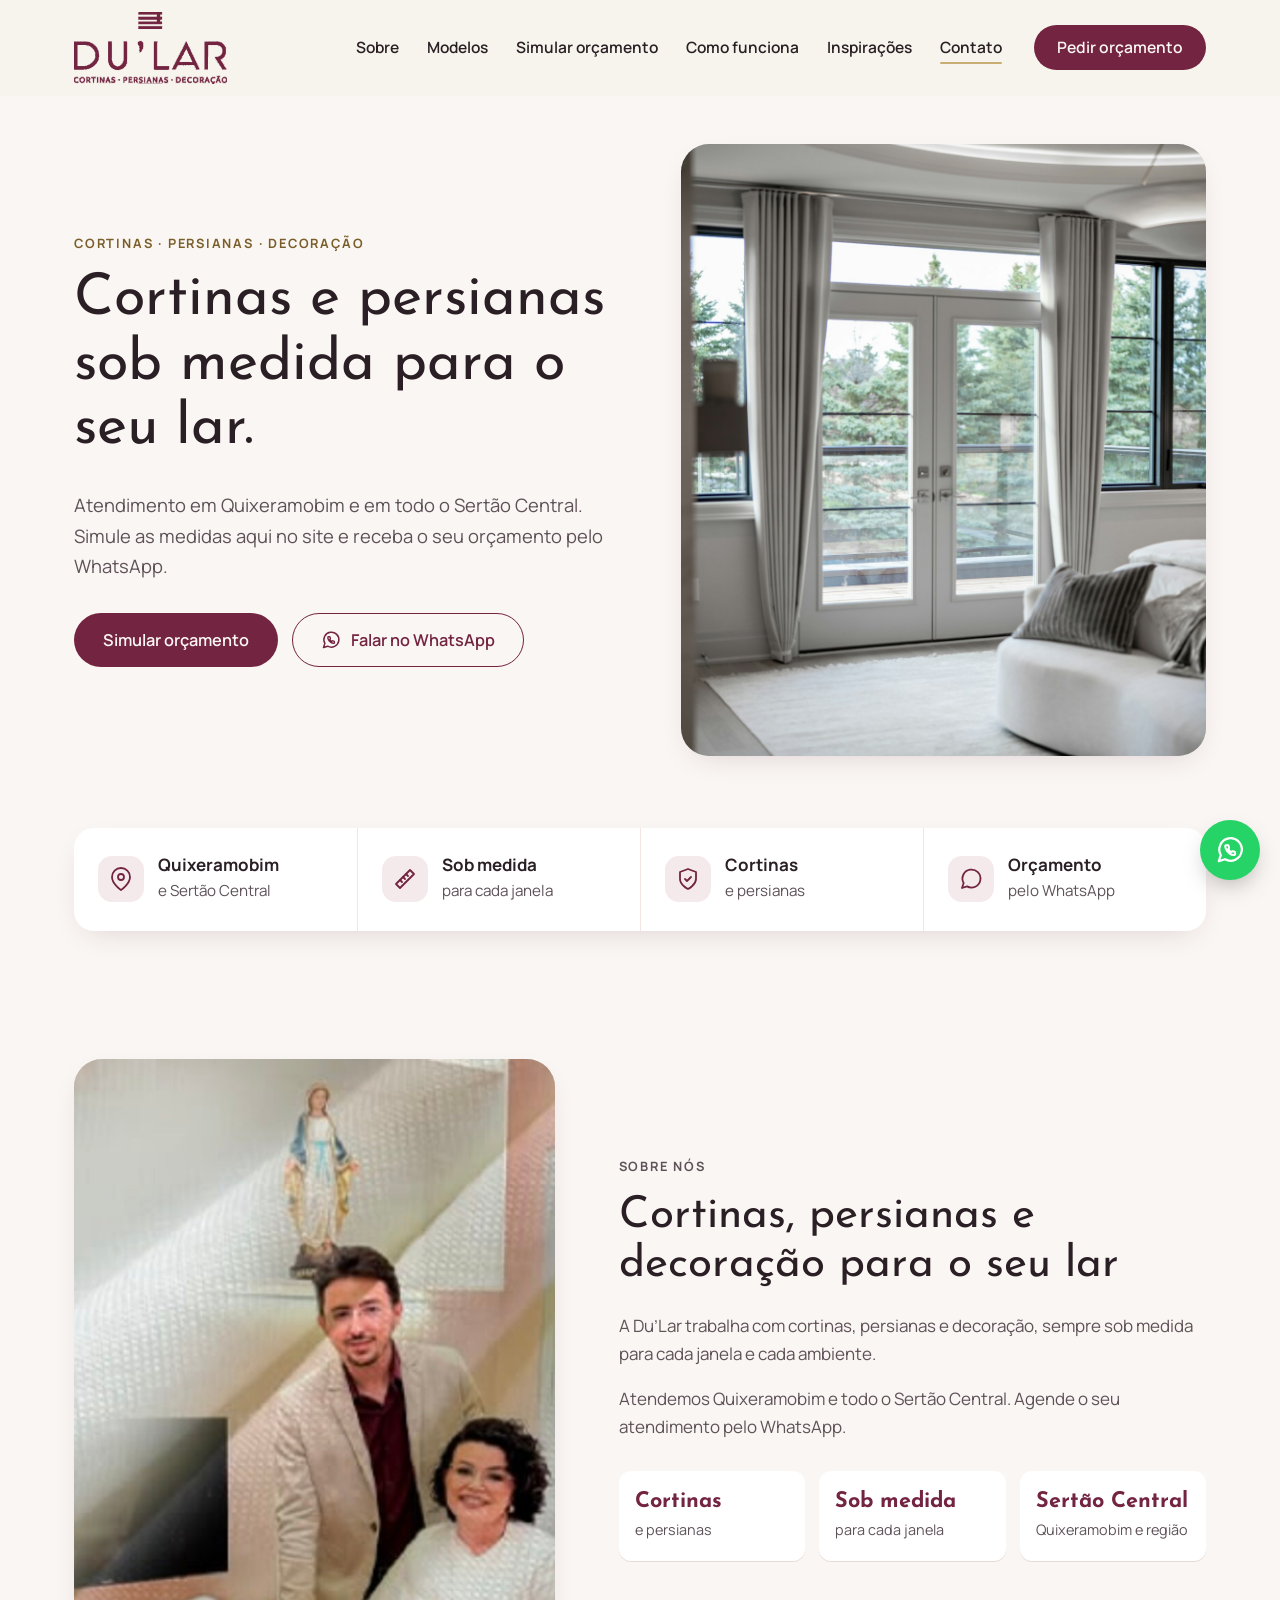
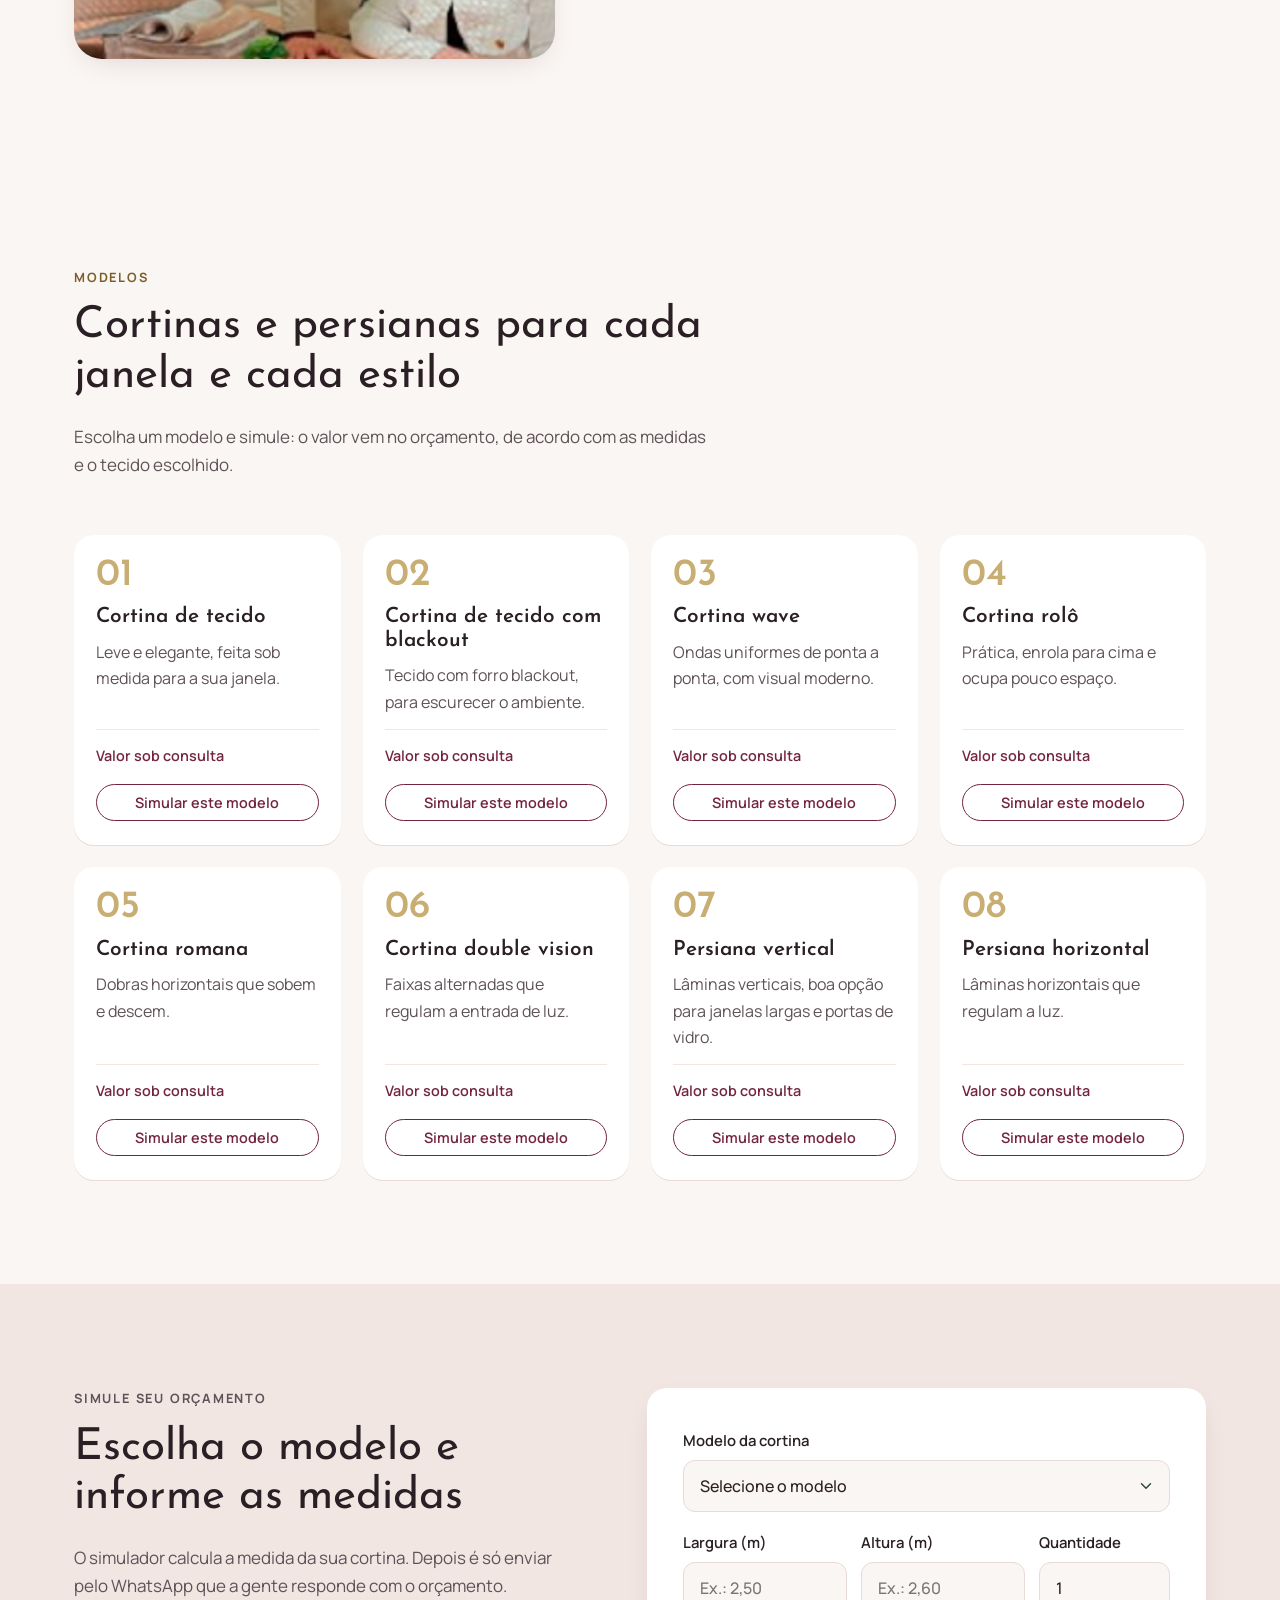
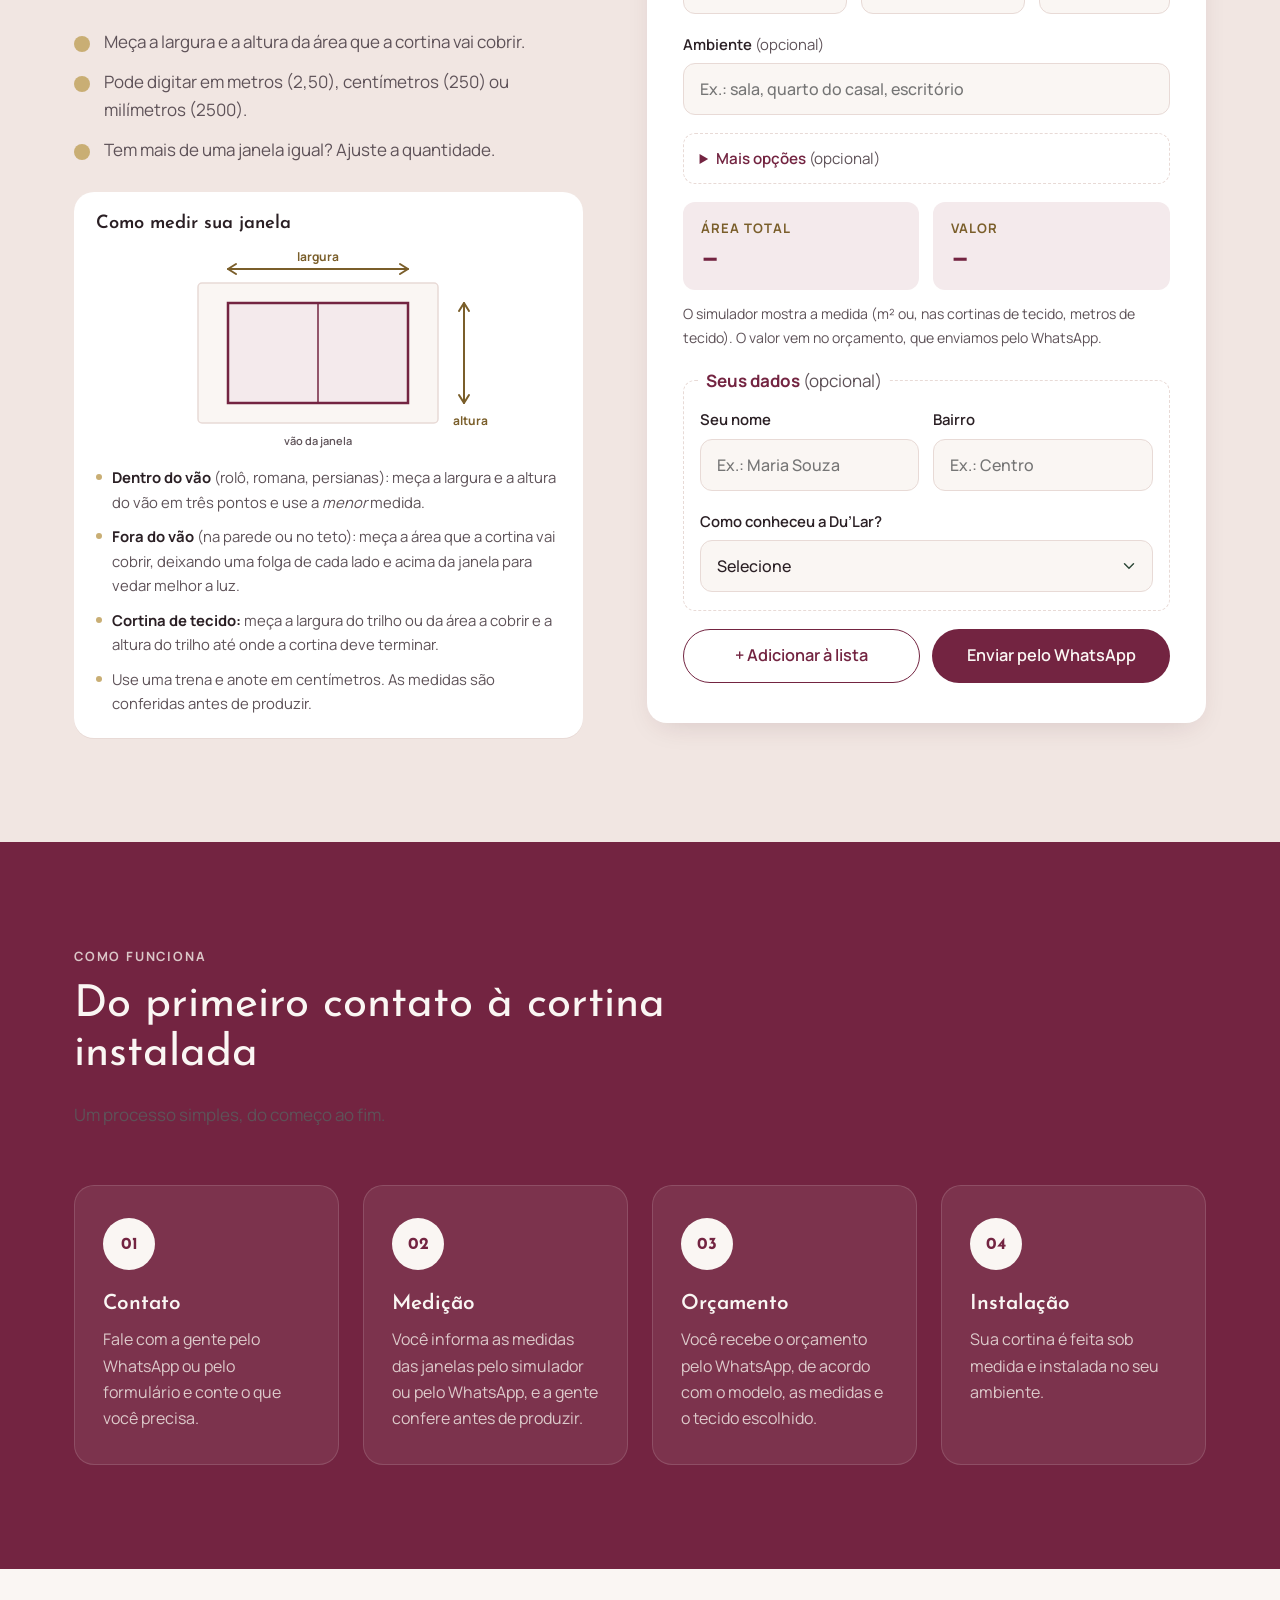
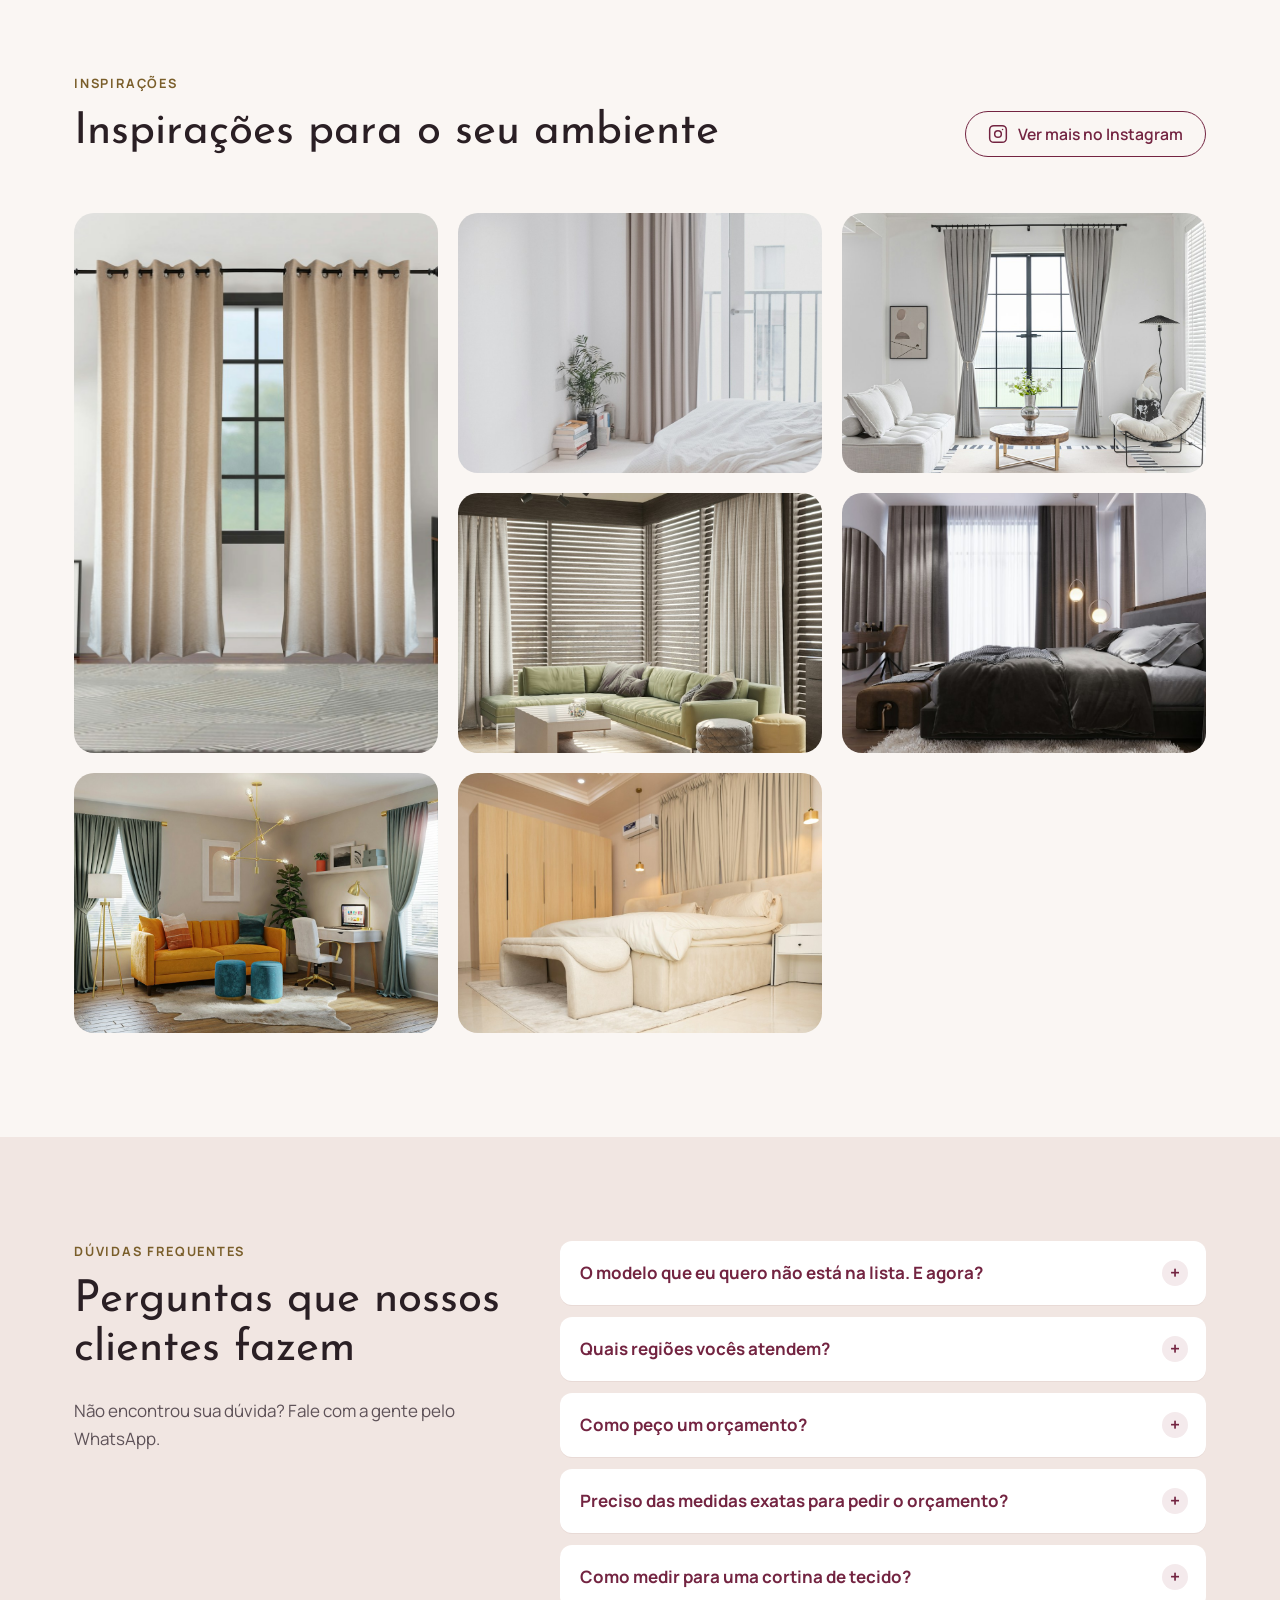
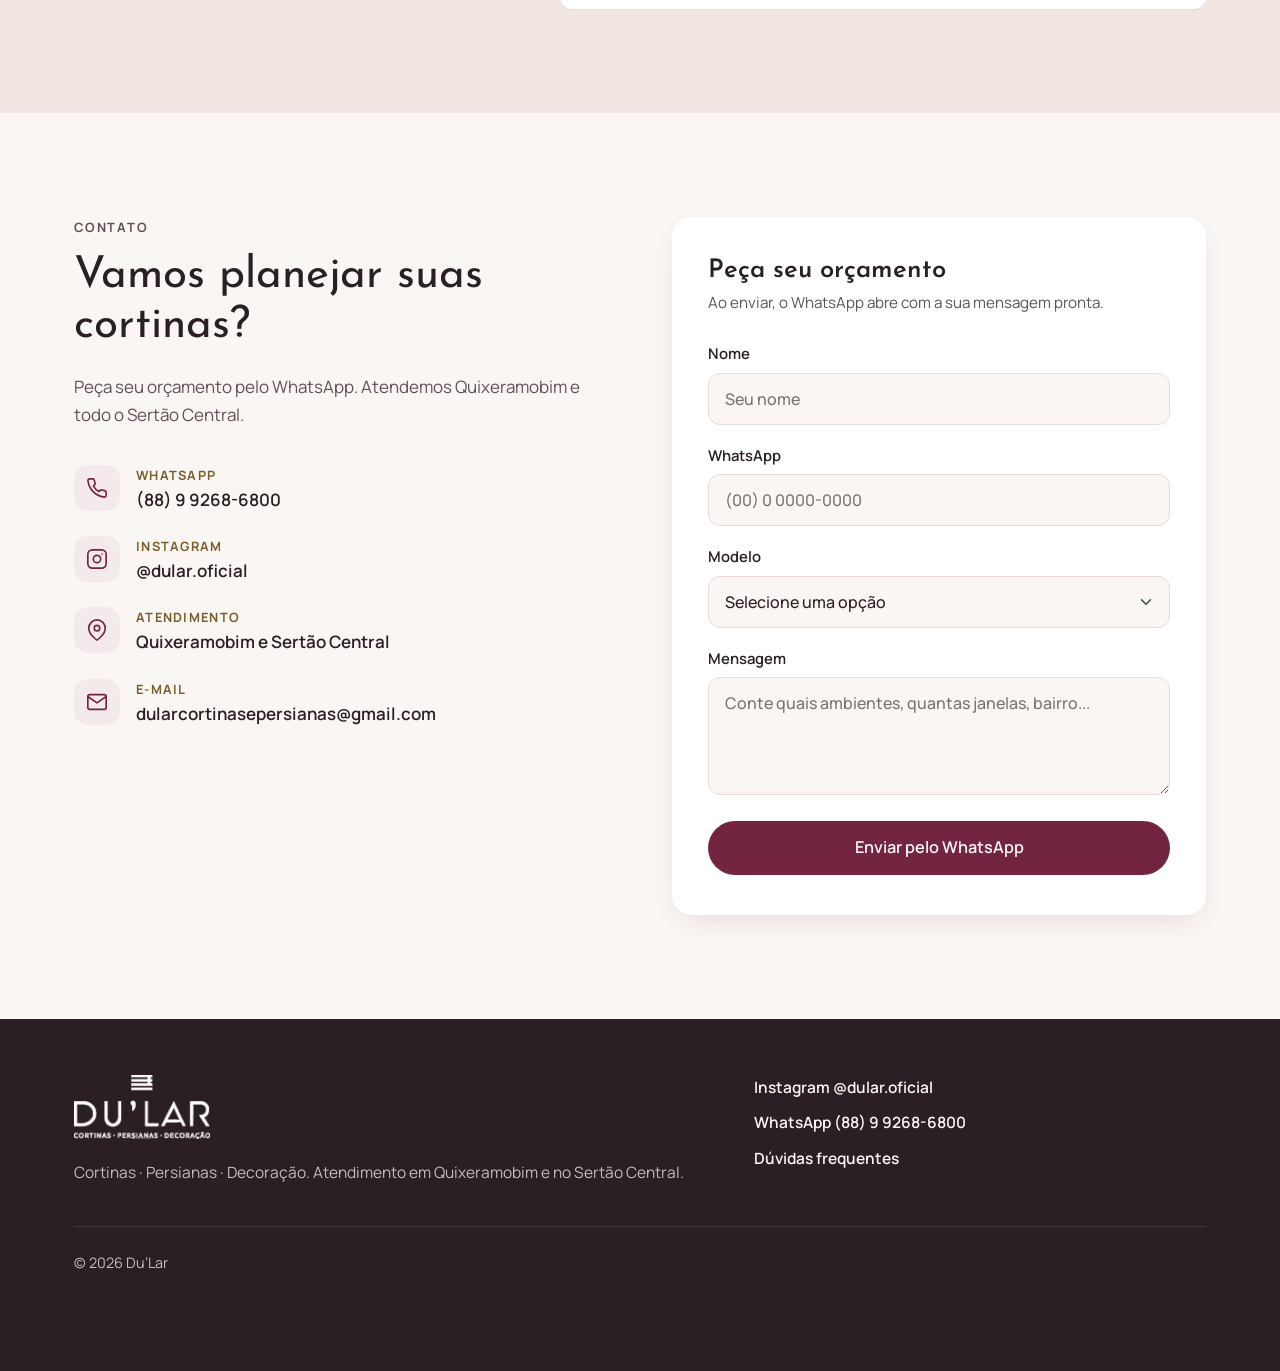
==== index.html @ 97839c0b "Site da Du'Lar (prévia para a cliente) Co-Authored-By: Claude Opus 5.5 <noreply@anthropic.com> Claud" ====
<!DOCTYPE html>
<html lang="pt-BR">
<head>
  <meta charset="UTF-8">
  <meta name="viewport" content="width=device-width, initial-scale=1">

  <!-- SEO básico -->
  <title>Du’Lar | Cortinas, persianas e decoração em Quixeramobim e Sertão Central</title>
  <meta name="description" content="Du’Lar: cortinas, persianas e decoração. Atendimento em Quixeramobim e no Sertão Central. Peça seu orçamento pelo WhatsApp.">
  <meta name="theme-color" content="#732441">
  <!-- Prévia para apresentar à cliente: fora do Google até ser aprovada. Remova esta linha ao publicar de vez. -->
  <meta name="robots" content="noindex">
  <!-- Quando o site tiver domínio, coloque aqui: <link rel="canonical" href="https://SEU-DOMINIO/"> -->

  <!-- Open Graph (aparência do link no WhatsApp, Facebook, etc.) -->
  <!-- Quando o site tiver domínio, acrescente og:url e troque og:image pelo endereço completo (https://SEU-DOMINIO/img/og-image.jpg) -->
  <meta property="og:type" content="website">
  <meta property="og:locale" content="pt_BR">
  <meta property="og:site_name" content="Du’Lar">
  <meta property="og:title" content="Du’Lar | Cortinas · Persianas · Decoração">
  <meta property="og:description" content="Cortinas, persianas e decoração. Atendimento em Quixeramobim e no Sertão Central.">
  <meta property="og:image" content="img/og-image.jpg">
  <meta property="og:image:alt" content="Logo da Du’Lar">
  <meta name="twitter:card" content="summary_large_image">

  <link rel="icon" href="img/favicon.png" type="image/png">
  <link rel="apple-touch-icon" href="img/favicon-180.png">

  <link rel="preconnect" href="https://fonts.googleapis.com">
  <link rel="preconnect" href="https://fonts.gstatic.com" crossorigin>
  <link href="https://fonts.googleapis.com/css2?family=Josefin+Sans:wght@300;400;600&family=Manrope:wght@400;500;600;700&display=swap" rel="stylesheet">
  <link rel="stylesheet" href="css/style.css?v=1">

  <!-- Dados estruturados para o Google (quando houver domínio, acrescente "url") -->
  <script type="application/ld+json">
  {
    "@context": "https://schema.org",
    "@type": "HomeAndConstructionBusiness",
    "name": "Du’Lar | Cortinas · Persianas · Decoração",
    "email": "dularcortinasepersianas@gmail.com",
    "description": "Cortinas, persianas e decoração. Atendimento em Quixeramobim e no Sertão Central.",
    "telephone": "+55 88 99268-6800",
    "areaServed": [{"@type": "City", "name": "Quixeramobim"}],
    "sameAs": ["https://www.instagram.com/dular.oficial/"]
  }
  </script>
</head>
<body>

  <a class="skip-link" href="#conteudo">Pular para o conteúdo</a>

  <!-- 1. CABEÇALHO -->
  <header class="header" id="topo">
    <div class="container header__inner">
      <a href="#topo" class="logo" aria-label="Du’Lar, voltar ao início">
        <img src="img/logo-dular.png" alt="Du’Lar Cortinas, Persianas e Decoração" width="2576" height="1214">
      </a>

      <nav class="nav" id="menu" aria-label="Menu principal">
        <ul class="nav__list">
          <li><a href="#sobre" class="nav__link">Sobre</a></li>
          <li><a href="#modelos" class="nav__link">Modelos</a></li>
          <li><a href="#simulador" class="nav__link">Simular orçamento</a></li>
          <li><a href="#como-funciona" class="nav__link">Como funciona</a></li>
          <li><a href="#projetos" class="nav__link">Inspirações</a></li>
          <li><a href="#contato" class="nav__link">Contato</a></li>
        </ul>
        <a href="#contato" class="btn btn--primary nav__cta">Pedir orçamento</a>
      </nav>

      <button class="hamburger" type="button" aria-label="Abrir menu" aria-expanded="false" aria-controls="menu">
        <span></span><span></span><span></span>
      </button>
    </div>
  </header>

  <main id="conteudo">

    <!-- 2. HERO -->
    <section class="hero">
      <div class="container hero__inner">
        <div class="hero__text">
          <p class="eyebrow">Cortinas · Persianas · Decoração</p>
          <h1>Cortinas e persianas sob medida para o seu lar.</h1>
          <p class="hero__lead">Atendimento em Quixeramobim e em todo o Sertão Central. Simule as medidas aqui no site e receba o seu orçamento pelo WhatsApp.</p>
          <div class="hero__actions">
            <a href="#simulador" class="btn btn--primary btn--lg">Simular orçamento</a>
            <a href="https://wa.me/5588992686800" class="btn btn--outline btn--lg" data-whatsapp data-msg="Olá, Du’Lar! Vim pelo site e gostaria de mais informações." target="_blank" rel="noopener">
              <svg class="icon" viewBox="0 0 24 24" aria-hidden="true"><path d="M3 21l1.65-4.95A9 9 0 1 1 8 19.4L3 21z"/><g transform="translate(7.3 7.3) scale(.4)" stroke-width="4"><path d="M22 16.92v3a2 2 0 0 1-2.18 2 19.79 19.79 0 0 1-8.63-3.07 19.5 19.5 0 0 1-6-6 19.79 19.79 0 0 1-3.07-8.67A2 2 0 0 1 4.11 2h3a2 2 0 0 1 2 1.72 12.84 12.84 0 0 0 .7 2.81 2 2 0 0 1-.45 2.11L8.09 9.91a16 16 0 0 0 6 6l1.27-1.27a2 2 0 0 1 2.11-.45 12.84 12.84 0 0 0 2.81.7A2 2 0 0 1 22 16.92z"/></g></svg>
              Falar no WhatsApp
            </a>
          </div>
        </div>
        <figure class="hero__media media" data-label="Foto grande: ambiente com cortina instalada (img/hero.jpg)">
          <img src="img/hero.jpg" alt="Sala com cortinas de tecido (foto ilustrativa)" fetchpriority="high">
        </figure>
      </div>
    </section>

    <!-- 3. DIFERENCIAIS -->
    <section class="perks" aria-label="Nossos diferenciais">
      <div class="container">
        <ul class="perks__list">
          <li class="perk">
            <svg class="perk__icon" viewBox="0 0 24 24" aria-hidden="true"><path d="M21 10c0 7-9 13-9 13s-9-6-9-13a9 9 0 0 1 18 0z"/><circle cx="12" cy="10" r="3"/></svg>
            <div><strong>Quixeramobim</strong><span>e Sertão Central</span></div>
          </li>
          <li class="perk">
            <svg class="perk__icon" viewBox="0 0 24 24" aria-hidden="true"><path d="M3 17 17 3l4 4L7 21z"/><path d="m7 13 2 2M10 10l2 2M13 7l2 2"/></svg>
            <div><strong>Sob medida</strong><span>para cada janela</span></div>
          </li>
          <li class="perk">
            <svg class="perk__icon" viewBox="0 0 24 24" aria-hidden="true"><path d="M12 22s8-4 8-10V5l-8-3-8 3v7c0 6 8 10 8 10z"/><path d="m9 12 2 2 4-4"/></svg>
            <div><strong>Cortinas</strong><span>e persianas</span></div>
          </li>
          <li class="perk">
            <svg class="perk__icon" viewBox="0 0 24 24" aria-hidden="true"><path d="M3 21l1.65-4.95A9 9 0 1 1 8 19.4L3 21z"/></svg>
            <div><strong>Orçamento</strong><span>pelo WhatsApp</span></div>
          </li>
        </ul>
      </div>
    </section>

    <!-- SOBRE NÓS -->
    <section class="section" id="sobre">
      <div class="container sobre">
        <figure class="media sobre__media" data-label="Foto: equipe da Du’Lar (img/sobre.jpg)">
          <img src="img/sobre.jpg" alt="Equipe da Du’Lar no showroom, com mostruário de tecidos" loading="lazy">
        </figure>
        <div class="sobre__texto">
          <p class="eyebrow">Sobre nós</p>
          <h2>Cortinas, persianas e decoração para o seu lar</h2>
          <p>A Du’Lar trabalha com cortinas, persianas e decoração, sempre sob medida para cada janela e cada ambiente.</p>
          <p>Atendemos Quixeramobim e todo o Sertão Central. Agende o seu atendimento pelo WhatsApp.</p>
          <ul class="sobre__destaques">
            <li><strong>Cortinas</strong><span>e persianas</span></li>
            <li><strong>Sob medida</strong><span>para cada janela</span></li>
            <li><strong>Sertão Central</strong><span>Quixeramobim e região</span></li>
          </ul>
        </div>
      </div>
    </section>

    <!-- 4. MODELOS -->
    <section class="section" id="modelos">
      <div class="container">
        <div class="section__head">
          <p class="eyebrow">Modelos</p>
          <h2>Cortinas e persianas para cada janela e cada estilo</h2>
          <p>Escolha um modelo e simule: o valor vem no orçamento, de acordo com as medidas e o tecido escolhido.</p>
        </div>

        <div class="products">
          <article class="card product">
            <div class="product__body">
              <span class="product__num" aria-hidden="true">01</span>
              <h3>Cortina de tecido</h3>
              <p>Leve e elegante, feita sob medida para a sua janela.</p>
              <p class="product__price">Valor sob consulta</p>
              <button type="button" class="btn btn--outline btn--sm product__sim" data-modelo="Cortina de tecido">Simular este modelo</button>
            </div>
          </article>
          <article class="card product">
            <div class="product__body">
              <span class="product__num" aria-hidden="true">02</span>
              <h3>Cortina de tecido com blackout</h3>
              <p>Tecido com forro blackout, para escurecer o ambiente.</p>
              <p class="product__price">Valor sob consulta</p>
              <button type="button" class="btn btn--outline btn--sm product__sim" data-modelo="Cortina de tecido com blackout">Simular este modelo</button>
            </div>
          </article>
          <article class="card product">
            <div class="product__body">
              <span class="product__num" aria-hidden="true">03</span>
              <h3>Cortina wave</h3>
              <p>Ondas uniformes de ponta a ponta, com visual moderno.</p>
              <p class="product__price">Valor sob consulta</p>
              <button type="button" class="btn btn--outline btn--sm product__sim" data-modelo="Cortina wave">Simular este modelo</button>
            </div>
          </article>
          <article class="card product">
            <div class="product__body">
              <span class="product__num" aria-hidden="true">04</span>
              <h3>Cortina rolô</h3>
              <p>Prática, enrola para cima e ocupa pouco espaço.</p>
              <p class="product__price">Valor sob consulta</p>
              <button type="button" class="btn btn--outline btn--sm product__sim" data-modelo="Cortina rolô">Simular este modelo</button>
            </div>
          </article>
          <article class="card product">
            <div class="product__body">
              <span class="product__num" aria-hidden="true">05</span>
              <h3>Cortina romana</h3>
              <p>Dobras horizontais que sobem e descem.</p>
              <p class="product__price">Valor sob consulta</p>
              <button type="button" class="btn btn--outline btn--sm product__sim" data-modelo="Cortina romana">Simular este modelo</button>
            </div>
          </article>
          <article class="card product">
            <div class="product__body">
              <span class="product__num" aria-hidden="true">06</span>
              <h3>Cortina double vision</h3>
              <p>Faixas alternadas que regulam a entrada de luz.</p>
              <p class="product__price">Valor sob consulta</p>
              <button type="button" class="btn btn--outline btn--sm product__sim" data-modelo="Cortina double vision">Simular este modelo</button>
            </div>
          </article>
          <article class="card product">
            <div class="product__body">
              <span class="product__num" aria-hidden="true">07</span>
              <h3>Persiana vertical</h3>
              <p>Lâminas verticais, boa opção para janelas largas e portas de vidro.</p>
              <p class="product__price">Valor sob consulta</p>
              <button type="button" class="btn btn--outline btn--sm product__sim" data-modelo="Persiana vertical">Simular este modelo</button>
            </div>
          </article>
          <article class="card product">
            <div class="product__body">
              <span class="product__num" aria-hidden="true">08</span>
              <h3>Persiana horizontal</h3>
              <p>Lâminas horizontais que regulam a luz.</p>
              <p class="product__price">Valor sob consulta</p>
              <button type="button" class="btn btn--outline btn--sm product__sim" data-modelo="Persiana horizontal">Simular este modelo</button>
            </div>
          </article>
        </div>
      </div>
    </section>

    <!-- 4b. SIMULADOR DE ORÇAMENTO -->
    <section class="section section--soft" id="simulador">
      <div class="container sim">
        <div class="sim__intro">
          <p class="eyebrow">Simule seu orçamento</p>
          <h2>Escolha o modelo e informe as medidas</h2>
          <p>O simulador calcula a medida da sua cortina. Depois é só enviar pelo WhatsApp que a gente responde com o orçamento.</p>
          <ul class="sim__tips">
            <li>Meça a largura e a altura da área que a cortina vai cobrir.</li>
            <li>Pode digitar em metros (2,50), centímetros (250) ou milímetros (2500).</li>
            <li>Tem mais de uma janela igual? Ajuste a quantidade.</li>
          </ul>
          <div class="medir">
            <h3>Como medir sua janela</h3>
            <svg class="medir__desenho" viewBox="0 0 340 210" role="img" aria-label="Desenho de uma janela mostrando onde medir a largura e a altura">
              <rect x="40" y="38" width="240" height="140" rx="4" class="medir__parede"/>
              <rect x="70" y="58" width="180" height="100" class="medir__vao"/>
              <line x1="160" y1="58" x2="160" y2="158" class="medir__divisao"/>
              <line x1="70" y1="24" x2="250" y2="24" class="medir__seta"/>
              <polyline points="78,19 70,24 78,29" class="medir__seta"/>
              <polyline points="242,19 250,24 242,29" class="medir__seta"/>
              <text x="160" y="16" class="medir__texto">largura</text>
              <line x1="306" y1="58" x2="306" y2="158" class="medir__seta"/>
              <polyline points="301,66 306,58 311,66" class="medir__seta"/>
              <polyline points="301,150 306,158 311,150" class="medir__seta"/>
              <text x="312" y="180" class="medir__texto">altura</text>
              <text x="160" y="200" class="medir__legenda">vão da janela</text>
            </svg>
            <ul class="medir__passos">
              <li><strong>Dentro do vão</strong> (rolô, romana, persianas): meça a largura e a altura do vão em três pontos e use a <em>menor</em> medida.</li>
              <li><strong>Fora do vão</strong> (na parede ou no teto): meça a área que a cortina vai cobrir, deixando uma folga de cada lado e acima da janela para vedar melhor a luz.</li>
              <li><strong>Cortina de tecido:</strong> meça a largura do trilho ou da área a cobrir e a altura do trilho até onde a cortina deve terminar.</li>
              <li>Use uma trena e anote em centímetros. As medidas são conferidas antes de produzir.</li>
            </ul>
          </div>
        </div>

        <form class="card form sim__form" id="form-simulador" novalidate>
          <div class="field">
            <label for="sim-modelo">Modelo da cortina</label>
            <select id="sim-modelo" name="modelo" required>
              <option value="" disabled selected>Selecione o modelo</option>
              <optgroup label="Cortinas">
                <option data-calculo="tecido">Cortina de tecido</option>
                <option data-calculo="tecido">Cortina de tecido com blackout</option>
                <option data-calculo="tecido">Cortina wave</option>
                <option>Cortina rolô</option>
                <option>Cortina romana</option>
                <option>Cortina double vision</option>
              </optgroup>
              <optgroup label="Persianas">
                <option>Persiana vertical</option>
                <option>Persiana horizontal</option>
              </optgroup>
              <optgroup label="Outros">
                <option>Outro modelo</option>
              </optgroup>
            </select>
          </div>

          <div class="sim__row">
            <div class="field">
              <label for="sim-largura">Largura (m)</label>
              <input type="text" id="sim-largura" name="largura" inputmode="decimal" maxlength="7" autocomplete="off" placeholder="Ex.: 2,50" required>
            </div>
            <div class="field">
              <label for="sim-altura">Altura (m)</label>
              <input type="text" id="sim-altura" name="altura" inputmode="decimal" maxlength="7" autocomplete="off" placeholder="Ex.: 2,60" required>
            </div>
            <div class="field sim__qtd">
              <label for="sim-qtd">Quantidade</label>
              <input type="text" id="sim-qtd" name="quantidade" inputmode="numeric" maxlength="2" autocomplete="off" value="1" required>
            </div>
          </div>

          <div class="field">
            <label for="sim-ambiente">Ambiente <span class="field__opt">(opcional)</span></label>
            <input type="text" id="sim-ambiente" name="ambiente" placeholder="Ex.: sala, quarto do casal, escritório">
          </div>

          <!-- Acessório opcional: aparece só nos modelos com data-guia (cortina rolô) -->
          <label class="sim__opcional" id="sim-guia-campo" hidden>
            <input type="checkbox" id="sim-guia" name="guia">
            Incluir guia <span class="field__opt">(opcional)</span>
          </label>

          <details class="sim__extras">
            <summary>Mais opções <span class="field__opt">(opcional)</span></summary>
            <div class="sim__row sim__row--2">
              <div class="field">
                <label for="sim-acionamento">Acionamento</label>
                <select id="sim-acionamento" name="acionamento">
                  <option value="">Tanto faz</option>
                  <option>Manual</option>
                  <option>Motorizado</option>
                </select>
              </div>
              <div class="field">
                <label for="sim-comando">Lado do comando</label>
                <select id="sim-comando" name="comando">
                  <option value="">Tanto faz</option>
                  <option>Esquerdo</option>
                  <option>Direito</option>
                </select>
              </div>
              <div class="field">
                <label for="sim-instalacao">Instalação</label>
                <select id="sim-instalacao" name="instalacao">
                  <option value="">Não sei</option>
                  <option>Dentro do vão</option>
                  <option>Fora do vão (na parede)</option>
                  <option>No teto</option>
                </select>
              </div>
              <div class="field">
                <label for="sim-cor">Cor ou tecido</label>
                <input type="text" id="sim-cor" name="cor" placeholder="Ex.: linho bege, blackout branco">
              </div>
            </div>
          </details>

          <div class="sim__result" aria-live="polite">
            <div>
              <span id="sim-area-rotulo">Área total</span>
              <strong id="sim-area">—</strong>
            </div>
            <div>
              <span>Valor</span>
              <strong id="sim-valor">—</strong>
            </div>
          </div>
          <p class="sim__note sim__calculo" id="sim-calculo" hidden></p>
          <p class="sim__condicoes" id="sim-condicoes" hidden></p>
          <p class="sim__note" id="sim-nota">O simulador mostra a medida (m² ou, nas cortinas de tecido, metros de tecido). O valor vem no orçamento, que enviamos pelo WhatsApp.</p>

          <fieldset class="sim__cliente">
            <legend>Seus dados <span class="field__opt">(opcional)</span></legend>
            <div class="sim__row sim__row--2">
              <div class="field">
                <label for="sim-cliente">Seu nome</label>
                <input type="text" id="sim-cliente" name="cliente" autocomplete="name" maxlength="60" placeholder="Ex.: Maria Souza">
              </div>
              <div class="field">
                <label for="sim-bairro">Bairro</label>
                <input type="text" id="sim-bairro" name="bairro" maxlength="40" placeholder="Ex.: Centro">
              </div>
            </div>
            <div class="field">
              <label for="sim-origem">Como conheceu a Du’Lar?</label>
              <select id="sim-origem" name="origem">
                <option value="">Selecione</option>
                <option>Instagram</option>
                <option>Google</option>
                <option>Indicação de amigo ou parente</option>
                <option>Arquiteto ou decorador</option>
                <option>Já sou cliente</option>
                <option>Outro</option>
              </select>
            </div>
          </fieldset>

          <p class="form__error" role="alert" hidden></p>

          <div class="sim__actions">
            <button type="button" class="btn btn--outline btn--lg" id="sim-adicionar">+ Adicionar à lista</button>
            <button type="submit" class="btn btn--primary btn--lg">Enviar pelo WhatsApp</button>
          </div>

          <div class="sim__lista" id="sim-lista" hidden>
            <h3>Sua lista de orçamento</h3>
            <ul id="sim-itens"></ul>
            <p class="sim__total">Valor: <strong id="sim-total">—</strong></p>
            <p class="sim__condicoes" id="sim-total-condicoes" hidden></p>
            <p class="sim__note">Tem mais janelas? Preencha as medidas acima e clique em "Adicionar à lista". Ao enviar, a lista inteira vai em uma única mensagem.</p>
          </div>
        </form>
      </div>
    </section>

    <!-- 5. COMO FUNCIONA -->
    <section class="section section--green" id="como-funciona">
      <div class="container">
        <div class="section__head">
          <p class="eyebrow eyebrow--light">Como funciona</p>
          <h2>Do primeiro contato à cortina instalada</h2>
          <p>Um processo simples, do começo ao fim.</p>
        </div>

        <ol class="steps">
          <li class="step">
            <span class="step__num" aria-hidden="true">01</span>
            <h3>Contato</h3>
            <p>Fale com a gente pelo WhatsApp ou pelo formulário e conte o que você precisa.</p>
          </li>
          <li class="step">
            <span class="step__num" aria-hidden="true">02</span>
            <h3>Medição</h3>
            <p>Você informa as medidas das janelas pelo simulador ou pelo WhatsApp, e a gente confere antes de produzir.</p>
          </li>
          <li class="step">
            <span class="step__num" aria-hidden="true">03</span>
            <h3>Orçamento</h3>
            <p>Você recebe o orçamento pelo WhatsApp, de acordo com o modelo, as medidas e o tecido escolhido.</p>
          </li>
          <li class="step">
            <span class="step__num" aria-hidden="true">04</span>
            <h3>Instalação</h3>
            <p>Sua cortina é feita sob medida e instalada no seu ambiente.</p>
          </li>
        </ol>
      </div>
    </section>

    <!-- 6. PROJETOS -->
    <section class="section" id="projetos">
      <div class="container">
        <div class="section__head section__head--row">
          <div>
            <p class="eyebrow">Inspirações</p>
            <h2>Inspirações para o seu ambiente</h2>
          </div>
          <a href="https://www.instagram.com/dular.oficial/" class="btn btn--outline" target="_blank" rel="noopener" data-instagram>
            <svg class="icon" viewBox="0 0 24 24" aria-hidden="true"><rect x="2" y="2" width="20" height="20" rx="5"/><circle cx="12" cy="12" r="4"/><path d="M17.5 6.5h.01"/></svg>
            Ver mais no Instagram
          </a>
        </div>

        <div class="gallery">
          <figure class="media gallery__item gallery__item--tall" data-label="Foto de inspiração 1 (img/projeto-01.jpg)">
            <img src="img/projeto-01.jpg" alt="Ambiente com cortina instalada, inspiração para o seu ambiente" loading="lazy">
          </figure>
          <figure class="media gallery__item" data-label="Foto de inspiração 2 (img/projeto-02.jpg)">
            <img src="img/projeto-02.jpg" alt="Ambiente com cortina instalada, inspiração para o seu ambiente" loading="lazy">
          </figure>
          <figure class="media gallery__item" data-label="Foto de inspiração 3 (img/projeto-03.jpg)">
            <img src="img/projeto-03.jpg" alt="Ambiente com cortina instalada, inspiração para o seu ambiente" loading="lazy">
          </figure>
          <figure class="media gallery__item" data-label="Foto de inspiração 4 (img/projeto-04.jpg)">
            <img src="img/projeto-04.jpg" alt="Ambiente com cortina instalada, inspiração para o seu ambiente" loading="lazy">
          </figure>
          <figure class="media gallery__item" data-label="Foto de inspiração 5 (img/projeto-05.jpg)">
            <img src="img/projeto-05.jpg" alt="Ambiente com cortina instalada, inspiração para o seu ambiente" loading="lazy">
          </figure>
          <figure class="media gallery__item" data-label="Foto de inspiração 6 (img/projeto-06.jpg)">
            <img src="img/projeto-06.jpg" alt="Ambiente com cortina instalada, inspiração para o seu ambiente" loading="lazy">
          </figure>
          <figure class="media gallery__item" data-label="Foto de inspiração 7 (img/projeto-07.jpg)">
            <img src="img/projeto-07.jpg" alt="Ambiente com cortina instalada, inspiração para o seu ambiente" loading="lazy">
          </figure>
        </div>
      </div>
    </section>

    <!-- PERGUNTAS FREQUENTES -->
    <section class="section section--soft" id="duvidas">
      <div class="container faq">
        <div class="section__head">
          <p class="eyebrow">Dúvidas frequentes</p>
          <h2>Perguntas que nossos clientes fazem</h2>
          <p>Não encontrou sua dúvida? Fale com a gente pelo WhatsApp.</p>
        </div>

        <div class="faq__lista">
          <details class="faq__item">
            <summary>O modelo que eu quero não está na lista. E agora?</summary>
            <p>Chame a gente no WhatsApp e conte o que você procura. Trabalhamos com cortinas, persianas e decoração.</p>
          </details>
          <details class="faq__item">
            <summary>Quais regiões vocês atendem?</summary>
            <p>Atendemos Quixeramobim e todo o Sertão Central. Chame no WhatsApp para combinar o atendimento.</p>
          </details>
          <details class="faq__item">
            <summary>Como peço um orçamento?</summary>
            <p>Use o simulador aqui do site: escolha o modelo, informe as medidas e envie pelo WhatsApp. Se preferir, chame direto no WhatsApp e conte o que você precisa.</p>
          </details>
          <details class="faq__item">
            <summary>Preciso das medidas exatas para pedir o orçamento?</summary>
            <p>Não. Medidas aproximadas já servem para o orçamento. As medidas finais são conferidas antes de produzir a cortina.</p>
          </details>
          <details class="faq__item">
            <summary>Como medir para uma cortina de tecido?</summary>
            <p>Meça a largura do trilho ou da área que a cortina vai cobrir e a altura do trilho até onde a cortina deve terminar. Use uma trena e anote em centímetros.</p>
          </details>
        </div>
      </div>
    </section>

    <!-- 7. CONTATO -->
    <section class="section" id="contato">
      <div class="container contact">
        <div class="contact__info">
          <p class="eyebrow">Contato</p>
          <h2>Vamos planejar suas cortinas?</h2>
          <p>Peça seu orçamento pelo WhatsApp. Atendemos Quixeramobim e todo o Sertão Central.</p>

          <ul class="contact__list">
            <li>
              <svg class="icon" viewBox="0 0 24 24" aria-hidden="true"><path d="M22 16.92v3a2 2 0 0 1-2.18 2 19.79 19.79 0 0 1-8.63-3.07 19.5 19.5 0 0 1-6-6 19.79 19.79 0 0 1-3.07-8.67A2 2 0 0 1 4.11 2h3a2 2 0 0 1 2 1.72 12.84 12.84 0 0 0 .7 2.81 2 2 0 0 1-.45 2.11L8.09 9.91a16 16 0 0 0 6 6l1.27-1.27a2 2 0 0 1 2.11-.45 12.84 12.84 0 0 0 2.81.7A2 2 0 0 1 22 16.92z"/></svg>
              <div><span>WhatsApp</span><a href="https://wa.me/5588992686800" data-whatsapp target="_blank" rel="noopener">(88) 9 9268-6800</a></div>
            </li>
            <li>
              <svg class="icon" viewBox="0 0 24 24" aria-hidden="true"><rect x="2" y="2" width="20" height="20" rx="5"/><circle cx="12" cy="12" r="4"/><path d="M17.5 6.5h.01"/></svg>
              <div><span>Instagram</span><a href="https://www.instagram.com/dular.oficial/" data-instagram target="_blank" rel="noopener">@dular.oficial</a></div>
            </li>
            <li>
              <svg class="icon" viewBox="0 0 24 24" aria-hidden="true"><path d="M21 10c0 7-9 13-9 13s-9-6-9-13a9 9 0 0 1 18 0z"/><circle cx="12" cy="10" r="3"/></svg>
              <div><span>Atendimento</span><p>Quixeramobim e Sertão Central</p></div>
            </li>
            <li>
              <svg class="icon" viewBox="0 0 24 24" aria-hidden="true"><rect x="2" y="4" width="20" height="16" rx="2"/><path d="m22 6-10 7L2 6"/></svg>
              <div><span>E-mail</span><a href="mailto:dularcortinasepersianas@gmail.com">dularcortinasepersianas@gmail.com</a></div>
            </li>
          </ul>
        </div>

        <form class="card form" id="form-orcamento" novalidate>
          <h3>Peça seu orçamento</h3>
          <p class="form__hint">Ao enviar, o WhatsApp abre com a sua mensagem pronta.</p>

          <div class="field">
            <label for="nome">Nome</label>
            <input type="text" id="nome" name="nome" autocomplete="name" placeholder="Seu nome" required>
          </div>

          <div class="field">
            <label for="whatsapp">WhatsApp</label>
            <input type="tel" id="whatsapp" name="whatsapp" autocomplete="tel" inputmode="numeric" maxlength="16" placeholder="(00) 0 0000-0000" required>
          </div>

          <div class="field">
            <label for="produto">Modelo</label>
            <select id="produto" name="produto" required>
              <option value="" disabled selected>Selecione uma opção</option>
              <option>Cortina de tecido</option>
              <option>Cortina de tecido com blackout</option>
              <option>Cortina wave</option>
              <option>Cortina rolô</option>
              <option>Cortina romana</option>
              <option>Cortina double vision</option>
              <option>Persiana vertical</option>
              <option>Persiana horizontal</option>
              <option>Outro modelo</option>
              <option>Ainda não sei / quero orientação</option>
            </select>
          </div>

          <div class="field">
            <label for="mensagem">Mensagem</label>
            <textarea id="mensagem" name="mensagem" rows="4" placeholder="Conte quais ambientes, quantas janelas, bairro..."></textarea>
          </div>

          <p class="form__error" role="alert" hidden></p>

          <button type="submit" class="btn btn--primary btn--lg btn--block">Enviar pelo WhatsApp</button>
        </form>
      </div>
    </section>
  </main>

  <!-- 8. RODAPÉ -->
  <footer class="footer">
    <div class="container footer__inner">
      <div class="footer__brand">
        <a href="#topo" class="logo logo--light" aria-label="Du’Lar, voltar ao início">
          <img src="img/logo-dular-branca.png" alt="Du’Lar Cortinas, Persianas e Decoração" width="2576" height="1214" loading="lazy">
        </a>
        <p>Cortinas · Persianas · Decoração. Atendimento em Quixeramobim e no Sertão Central.</p>
      </div>

      <ul class="footer__links">
        <li><a href="https://www.instagram.com/dular.oficial/" target="_blank" rel="noopener" data-instagram>Instagram @dular.oficial</a></li>
        <li><a href="https://wa.me/5588992686800" target="_blank" rel="noopener" data-whatsapp>WhatsApp (88) 9 9268-6800</a></li>
        <li><a href="#duvidas">Dúvidas frequentes</a></li>
      </ul>

      <p class="footer__legal">© <span id="ano">2026</span> Du’Lar</p>
    </div>
  </footer>

  <!-- Botão flutuante de WhatsApp -->
  <a href="https://wa.me/5588992686800" class="whatsapp-float" data-whatsapp data-msg="Olá, Du’Lar! Vim pelo site e gostaria de um orçamento." target="_blank" rel="noopener" aria-label="Conversar no WhatsApp">
    <svg viewBox="0 0 24 24" aria-hidden="true"><path d="M3 21l1.65-4.95A9 9 0 1 1 8 19.4L3 21z"/><g transform="translate(7.3 7.3) scale(.4)" stroke-width="4"><path d="M22 16.92v3a2 2 0 0 1-2.18 2 19.79 19.79 0 0 1-8.63-3.07 19.5 19.5 0 0 1-6-6 19.79 19.79 0 0 1-3.07-8.67A2 2 0 0 1 4.11 2h3a2 2 0 0 1 2 1.72 12.84 12.84 0 0 0 .7 2.81 2 2 0 0 1-.45 2.11L8.09 9.91a16 16 0 0 0 6 6l1.27-1.27a2 2 0 0 1 2.11-.45 12.84 12.84 0 0 0 2.81.7A2 2 0 0 1 22 16.92z"/></g></svg>
  </a>

  <script src="js/main.js?v=1" defer></script>
</body>
</html>
---- css/style.css ----
/* =========================================================
   Du’Lar — estilos
   ========================================================= */

:root {
  --azul: #732441;
  --azul-escuro: #4A1529;
  --azul-claro: #F4EAEC;
  --areia: #FAF6F3;
  --areia-escura: #F1E6E2;
  --laranja: #C9AE74;
  --laranja-texto: #7A5E2A;
  --grafite: #2A1F24;
  --texto-suave: #5E5258;
  --branco: #ffffff;
  --borda: #E8DAD6;
  --placeholder: #d6d4cf;

  --fonte-titulo: "Josefin Sans", "Manrope", sans-serif;
  --fonte-texto: "Manrope", system-ui, -apple-system, "Segoe UI", sans-serif;

  --raio: 20px;
  --raio-sm: 12px;
  --sombra: 0 10px 30px -12px rgba(74, 21, 41, .18);
  --header-h: 96px;
  --container: 1180px;
}

/* ---------- Base ---------- */
*,
*::before,
*::after { box-sizing: border-box; }

html {
  scroll-behavior: smooth;
  -webkit-text-size-adjust: 100%;
}

body {
  margin: 0;
  font-family: var(--fonte-texto);
  font-size: 1.0625rem;
  line-height: 1.65;
  color: var(--grafite);
  background: var(--areia);
  -webkit-font-smoothing: antialiased;
}

body.menu-aberto { overflow: hidden; }

h1, h2, h3 {
  font-family: var(--fonte-titulo);
  line-height: 1.12;
  letter-spacing: -.02em;
  margin: 0 0 .5em;
  font-weight: 600;
}
h1 { font-size: clamp(2.2rem, 4.6vw, 3.6rem); }
h2 { font-size: clamp(1.9rem, 3.6vw, 2.75rem); }
h3 { font-size: 1.3rem; }

p { margin: 0 0 1em; }
a { color: inherit; }
img { display: block; max-width: 100%; height: auto; }
ul, ol { list-style: none; margin: 0; padding: 0; }
figure, blockquote { margin: 0; }
address { font-style: normal; }

section[id] { scroll-margin-top: calc(var(--header-h) + 8px); }

.container {
  width: 100%;
  max-width: var(--container);
  margin-inline: auto;
  padding-inline: 24px;
}

.skip-link {
  position: absolute;
  left: 16px;
  top: -60px;
  z-index: 200;
  background: var(--azul);
  color: var(--areia);
  padding: 10px 16px;
  border-radius: var(--raio-sm);
}
.skip-link:focus { top: 12px; }

:focus-visible {
  outline: 3px solid var(--laranja);
  outline-offset: 3px;
}

.icon {
  width: 20px;
  height: 20px;
  flex-shrink: 0;
  fill: none;
  stroke: currentColor;
  stroke-width: 1.8;
  stroke-linecap: round;
  stroke-linejoin: round;
}

.eyebrow {
  font-size: .8rem;
  font-weight: 700;
  letter-spacing: .14em;
  text-transform: uppercase;
  color: var(--laranja-texto);
  margin-bottom: 14px;
}
.eyebrow--light { color: #E0C98F; }

/* ---------- Botões ---------- */
.btn {
  display: inline-flex;
  align-items: center;
  justify-content: center;
  gap: 10px;
  padding: 12px 22px;
  border-radius: 999px;
  border: 1.5px solid transparent;
  font: 600 .98rem/1.2 var(--fonte-texto);
  text-decoration: none;
  cursor: pointer;
  transition: background-color .2s, color .2s, border-color .2s, transform .2s, box-shadow .2s;
}
.btn:hover { transform: translateY(-1px); }
.btn--lg { padding: 16px 28px; font-size: 1.02rem; }
.btn--block { width: 100%; }

.btn--primary { background: var(--azul); color: var(--areia); }
.btn--primary:hover { background: var(--azul-escuro); box-shadow: var(--sombra); }

.btn--outline { border-color: var(--azul); color: var(--azul); background: transparent; }
.btn--outline:hover { background: var(--azul); color: var(--areia); }

/* ---------- Imagens / espaços reservados ---------- */
.media {
  position: relative;
  overflow: hidden;
  border-radius: var(--raio);
  background: var(--placeholder);
}
.media img {
  width: 100%;
  height: 100%;
  object-fit: cover;
}
/* Quando a foto ainda não existe na pasta img/, mostra um bloco cinza com a descrição */
.media.is-placeholder img { display: none; }
.media.is-placeholder::after {
  content: attr(data-label);
  position: absolute;
  inset: 0;
  display: flex;
  align-items: center;
  justify-content: center;
  padding: 20px;
  text-align: center;
  font-size: .9rem;
  font-weight: 500;
  color: #6c6a64;
  background:
    repeating-linear-gradient(135deg, transparent 0 14px, rgba(255,255,255,.18) 14px 28px),
    var(--placeholder);
}

/* ---------- Cabeçalho ---------- */
.header {
  position: fixed;
  inset: 0 0 auto 0;
  z-index: 100;
  height: var(--header-h);
  background: rgba(247, 243, 237, .9);
  backdrop-filter: saturate(1.4) blur(10px);
  -webkit-backdrop-filter: saturate(1.4) blur(10px);
  transition: box-shadow .25s, border-color .25s;
  border-bottom: 1px solid transparent;
}
.header.is-scrolled {
  border-bottom-color: var(--borda);
  box-shadow: 0 6px 20px -16px rgba(74, 21, 41, .5);
}
.header__inner {
  height: 100%;
  display: flex;
  align-items: center;
  justify-content: space-between;
  gap: 24px;
}

.logo {
  display: inline-flex;
  align-items: center;
  text-decoration: none;
}
.logo img {
  display: block;
  height: 72px;
  width: auto;
}
/* Rodapé escuro: versão branca da logo */
.logo--light img { height: 64px; }

.nav {
  display: flex;
  align-items: center;
  gap: 32px;
}
.nav__list { display: flex; gap: 28px; }
.nav__link {
  position: relative;
  text-decoration: none;
  font-weight: 600;
  font-size: .97rem;
  color: var(--grafite);
  padding: 6px 0;
}
.nav__link::after {
  content: "";
  position: absolute;
  left: 0;
  right: 0;
  bottom: 0;
  height: 2px;
  border-radius: 2px;
  background: var(--laranja);
  transform: scaleX(0);
  transition: transform .25s;
}
.nav__link:hover::after,
.nav__link.is-active::after { transform: scaleX(1); }

.hamburger {
  display: none;
  width: 46px;
  height: 46px;
  border: 0;
  border-radius: 12px;
  background: transparent;
  cursor: pointer;
  padding: 0;
  position: relative;
}
.hamburger span {
  position: absolute;
  left: 12px;
  right: 12px;
  height: 2px;
  border-radius: 2px;
  background: var(--azul);
  transition: transform .25s, opacity .2s;
}
.hamburger span:nth-child(1) { top: 16px; }
.hamburger span:nth-child(2) { top: 22px; }
.hamburger span:nth-child(3) { top: 28px; }
.hamburger[aria-expanded="true"] span:nth-child(1) { transform: translateY(6px) rotate(45deg); }
.hamburger[aria-expanded="true"] span:nth-child(2) { opacity: 0; }
.hamburger[aria-expanded="true"] span:nth-child(3) { transform: translateY(-6px) rotate(-45deg); }

/* ---------- Hero ---------- */
.hero {
  padding: calc(var(--header-h) + 48px) 0 72px;
}
.hero__inner {
  display: grid;
  grid-template-columns: 1.05fr 1fr;
  gap: 56px;
  align-items: center;
}
.hero__lead {
  font-size: 1.15rem;
  color: var(--texto-suave);
  max-width: 34em;
  margin-bottom: 32px;
}
.hero__actions {
  display: flex;
  flex-wrap: wrap;
  gap: 14px;
}
.hero__media {
  aspect-ratio: 6 / 7;
  border-radius: 28px;
  box-shadow: var(--sombra);
}

/* ---------- Diferenciais ---------- */
.perks { padding-bottom: 24px; }
.perks__list {
  display: grid;
  grid-template-columns: repeat(4, 1fr);
  background: var(--branco);
  border-radius: var(--raio);
  box-shadow: var(--sombra);
}
.perk {
  display: flex;
  align-items: center;
  gap: 14px;
  padding: 26px 24px;
}
.perk + .perk { border-left: 1px solid var(--areia-escura); }
.perk__icon {
  width: 46px;
  height: 46px;
  flex-shrink: 0;
  padding: 11px;
  border-radius: 14px;
  background: var(--azul-claro);
  fill: none;
  stroke: var(--azul);
  stroke-width: 1.8;
  stroke-linecap: round;
  stroke-linejoin: round;
}
.perk strong { display: block; font-weight: 700; line-height: 1.3; }
.perk span { color: var(--texto-suave); font-size: .95rem; }

/* ---------- Seções ---------- */
.section { padding: 104px 0; }
.section--soft { background: var(--areia-escura); }
.section--green { background: var(--azul); color: var(--areia); }
.section--green .section__head p { color: rgba(247, 243, 237, .78); }

.section__head {
  max-width: 640px;
  margin-bottom: 56px;
}
.section__head p:last-child { color: var(--texto-suave); margin-bottom: 0; }
.section__head--row {
  max-width: none;
  display: flex;
  align-items: flex-end;
  justify-content: space-between;
  gap: 24px;
  flex-wrap: wrap;
}
.section__head--row h2 { margin-bottom: 0; }

.card {
  background: var(--branco);
  border-radius: var(--raio);
  box-shadow: 0 1px 0 var(--borda);
}

/* ---------- Produtos ---------- */
.products {
  display: grid;
  grid-template-columns: repeat(3, 1fr);
  gap: 28px;
}
.product {
  overflow: hidden;
  transition: transform .25s, box-shadow .25s;
}
.product:hover { transform: translateY(-4px); box-shadow: var(--sombra); }
.product__media {
  aspect-ratio: 4 / 3;
  border-radius: 0;
}
.product__body { padding: 24px 26px 28px; }
.product__body p { color: var(--texto-suave); margin: 0; font-size: 1rem; }
.product__body .product__price {
  margin-top: 14px;
  padding-top: 14px;
  border-top: 1px solid var(--areia-escura);
  color: var(--azul);
  font-size: .9rem;
}
.product__price strong {
  font-family: var(--fonte-titulo);
  font-size: 1.3rem;
  font-weight: 700;
}

.btn--sm { padding: 9px 16px; font-size: .9rem; }
.product__sim { margin-top: 16px; width: 100%; }

/* ---------- Guia de medição ---------- */
.medir {
  margin-top: 28px;
  padding: 22px 22px 8px;
  border-radius: var(--raio);
  background: var(--branco);
  box-shadow: 0 1px 0 var(--borda);
}
.medir h3 { font-size: 1.15rem; margin-bottom: 10px; }
.medir__desenho { display: block; width: 100%; max-width: 340px; margin: 0 auto 10px; }
.medir__parede { fill: var(--areia); stroke: var(--borda); stroke-width: 1.5; }
.medir__vao { fill: #F4EAEC; stroke: var(--azul); stroke-width: 2.5; }
.medir__divisao { stroke: var(--azul); stroke-width: 1.5; }
.medir__seta { fill: none; stroke: var(--laranja-texto); stroke-width: 2; stroke-linecap: round; stroke-linejoin: round; }
.medir__texto { font: 700 12px var(--fonte-texto); fill: var(--laranja-texto); text-anchor: middle; }
.medir__legenda { font: 600 11px var(--fonte-texto); fill: var(--texto-suave); text-anchor: middle; }
.medir__passos { display: grid; gap: 10px; margin-bottom: 14px; }
.medir__passos li { font-size: .93rem; color: var(--texto-suave); padding-left: 16px; position: relative; }
.medir__passos li::before { content: ""; position: absolute; left: 0; top: .6em; width: 6px; height: 6px; border-radius: 50%; background: var(--laranja); }
.medir__passos strong { color: var(--grafite); }

/* ---------- Outros serviços ---------- */
.servicos {
  display: grid;
  grid-template-columns: repeat(3, 1fr);
  gap: 24px;
}
.servico {
  display: flex;
  flex-direction: column;
  align-items: flex-start;
  padding: 30px 28px;
}
.servico__icone {
  width: 54px;
  height: 54px;
  padding: 13px;
  margin-bottom: 18px;
  border-radius: 16px;
  background: var(--azul-claro);
  fill: none;
  stroke: var(--azul);
  stroke-width: 1.8;
  stroke-linecap: round;
  stroke-linejoin: round;
}
.servico p { flex: 1; color: var(--texto-suave); margin-bottom: 20px; }
.servico__precos {
  width: 100%;
  margin: -6px 0 18px;
  border-top: 1px solid var(--areia-escura);
}
.servico__precos li {
  display: flex;
  justify-content: space-between;
  gap: 12px;
  padding: 8px 0;
  border-bottom: 1px solid var(--areia-escura);
  font-size: .9rem;
  color: var(--texto-suave);
}
.servico__precos strong { color: var(--azul); white-space: nowrap; }
.servico__precos small { font-weight: 500; color: var(--texto-suave); }
.servico__simular {
  margin: -6px 0 16px;
  font-weight: 700;
  font-size: .92rem;
  color: var(--azul);
  text-decoration: none;
}
.servico__simular:hover { text-decoration: underline; }

/* ---------- Simulador de orçamento ---------- */
.sim {
  display: grid;
  grid-template-columns: 1fr 1.1fr;
  gap: 64px;
  align-items: start;
}
.sim__intro > p { color: var(--texto-suave); }
.sim__tips {
  display: grid;
  gap: 12px;
  margin-top: 28px;
}
.sim__tips li {
  position: relative;
  padding-left: 30px;
  color: var(--texto-suave);
}
.sim__tips li::before {
  content: "";
  position: absolute;
  left: 0;
  top: .45em;
  width: 16px;
  height: 16px;
  border-radius: 50%;
  background: var(--laranja);
}
.sim__row {
  display: grid;
  grid-template-columns: 1fr 1fr .8fr;
  gap: 14px;
}
.field__opt { font-weight: 400; color: var(--texto-suave); }
.sim__result {
  display: grid;
  grid-template-columns: 1fr 1fr;
  gap: 14px;
  margin: 8px 0 12px;
}
.sim__result div {
  padding: 16px 18px;
  border-radius: var(--raio-sm);
  background: var(--azul-claro);
}
.sim__result span {
  display: block;
  font-size: .82rem;
  font-weight: 700;
  letter-spacing: .08em;
  text-transform: uppercase;
  color: var(--laranja-texto);
}
.sim__result strong {
  display: block;
  margin-top: 4px;
  font-family: var(--fonte-titulo);
  font-size: 1.6rem;
  line-height: 1.2;
  color: var(--azul);
}
.sim__note {
  font-size: .88rem;
  color: var(--texto-suave);
  margin-bottom: 18px;
}
.sim__row--2 { grid-template-columns: 1fr 1fr; }
.sim__min {
  display: inline-block;
  vertical-align: middle;
  margin-left: 6px;
  padding: 2px 8px;
  border-radius: 999px;
  background: var(--laranja);
  color: var(--grafite);
  font: 700 .7rem/1.4 var(--fonte-texto);
  letter-spacing: .04em;
  text-transform: uppercase;
}
.sim__calculo {
  margin: -4px 0 8px;
  font-weight: 600;
  color: var(--azul);
}
.sim__condicoes {
  margin: -4px 0 14px;
  padding: 10px 14px;
  border-radius: var(--raio-sm);
  background: var(--azul-claro);
  color: var(--azul);
  font-size: .9rem;
  line-height: 1.5;
}
.sim__condicoes strong { font-weight: 700; }
.sim__cliente {
  margin: 0 0 18px;
  padding: 12px 16px 0;
  border: 1.5px dashed var(--borda);
  border-radius: var(--raio-sm);
}
.sim__cliente legend { padding: 0 6px; font-weight: 700; color: var(--azul); }
.sim__opcional {
  display: flex;
  align-items: center;
  gap: 10px;
  margin: -4px 0 18px;
  font-weight: 600;
  cursor: pointer;
}
.sim__opcional[hidden] { display: none; }
.sim__opcional input { width: 20px; height: 20px; accent-color: var(--azul); }
.sim__extras {
  margin-bottom: 18px;
  border: 1.5px dashed var(--borda);
  border-radius: var(--raio-sm);
  padding: 12px 16px 0;
}
.sim__extras summary {
  cursor: pointer;
  font-weight: 600;
  font-size: .95rem;
  color: var(--azul);
  padding-bottom: 12px;
}
.sim__extras[open] summary { margin-bottom: 4px; }
.sim__actions {
  display: grid;
  grid-template-columns: 1fr 1fr;
  gap: 12px;
}
.sim__actions .btn { padding-inline: 14px; }
.sim__lista {
  margin-top: 26px;
  padding-top: 22px;
  border-top: 1px solid var(--areia-escura);
}
.sim__lista h3 { font-size: 1.2rem; margin-bottom: 12px; }
.sim__lista ul { display: grid; gap: 10px; margin-bottom: 14px; }
.sim__item {
  display: flex;
  justify-content: space-between;
  align-items: flex-start;
  gap: 12px;
  padding: 12px 14px;
  border-radius: var(--raio-sm);
  background: var(--areia);
  font-size: .93rem;
}
.sim__item strong { display: block; color: var(--azul); }
.sim__item span { color: var(--texto-suave); }
.sim__item-valor { white-space: nowrap; font-weight: 700; color: var(--azul); }
.sim__remover {
  border: 0;
  background: none;
  color: #a2412f;
  font: 600 .85rem var(--fonte-texto);
  cursor: pointer;
  padding: 2px 0 0;
}
.sim__total { font-size: 1.05rem; margin-bottom: 8px; }
.sim__total strong { font-family: var(--fonte-titulo); font-size: 1.4rem; color: var(--azul); }

/* ---------- Como funciona ---------- */
.steps {
  display: grid;
  grid-template-columns: repeat(4, 1fr);
  gap: 24px;
  counter-reset: passo;
}
.step {
  padding: 32px 28px;
  border-radius: var(--raio);
  background: rgba(247, 243, 237, .07);
  border: 1px solid rgba(247, 243, 237, .14);
}
.step__num {
  display: inline-flex;
  align-items: center;
  justify-content: center;
  width: 52px;
  height: 52px;
  margin-bottom: 22px;
  border-radius: 50%;
  background: var(--areia);
  color: var(--azul);
  font: 700 1.05rem var(--fonte-titulo);
}
.step p { color: rgba(247, 243, 237, .78); margin: 0; font-size: 1rem; }

/* ---------- Galeria ---------- */
.gallery {
  display: grid;
  grid-template-columns: repeat(3, 1fr);
  grid-auto-rows: 260px;
  grid-auto-flow: dense;
  gap: 20px;
}
.gallery__item--tall { grid-row: span 2; }
.gallery__item--wide { grid-column: span 2; }

/* ---------- Galeria: foto ampliada ---------- */
.gallery__item { cursor: zoom-in; transition: transform .25s, box-shadow .25s; }
.gallery__item:hover { transform: translateY(-3px); box-shadow: var(--sombra); }
.gallery__item:focus-visible { outline: 3px solid var(--laranja); outline-offset: 3px; }
.lightbox {
  position: fixed;
  inset: 0;
  z-index: 300;
  display: flex;
  align-items: center;
  justify-content: center;
  padding: 56px 16px;
  background: rgba(38, 30, 26, .93);
}
.lightbox[hidden] { display: none; }
.lightbox__fig {
  display: flex;
  flex-direction: column;
  align-items: center;
  gap: 12px;
  max-width: 100%;
  max-height: 100%;
}
.lightbox__fig img {
  max-width: min(1000px, 100%);
  max-height: calc(100vh - 150px);
  width: auto;
  height: auto;
  object-fit: contain;
  border-radius: 12px;
  box-shadow: 0 20px 60px rgba(0, 0, 0, .45);
}
.lightbox__fig figcaption { color: rgba(247, 243, 237, .85); font-size: .92rem; text-align: center; }
.lightbox__btn {
  position: absolute;
  display: grid;
  place-items: center;
  width: 48px;
  height: 48px;
  border: 0;
  border-radius: 50%;
  background: rgba(247, 243, 237, .14);
  color: var(--areia);
  font: 400 1.9rem/1 var(--fonte-texto);
  cursor: pointer;
  transition: background-color .2s;
}
.lightbox__btn:hover { background: rgba(247, 243, 237, .28); }
.lightbox__fechar { top: 14px; right: 14px; font-size: 1.3rem; }
.lightbox__ant { left: 14px; top: 50%; transform: translateY(-50%); }
.lightbox__prox { right: 14px; top: 50%; transform: translateY(-50%); }
@media (max-width: 600px) {
  .lightbox { padding: 64px 8px 72px; }
  .lightbox__ant, .lightbox__prox { top: auto; bottom: 14px; transform: none; }
  .lightbox__ant { left: calc(50% - 60px); }
  .lightbox__prox { right: calc(50% - 60px); }
}

/* ---------- Sobre nós ---------- */
.sobre {
  display: grid;
  grid-template-columns: .9fr 1.1fr;
  gap: 64px;
  align-items: center;
}
.sobre__media {
  aspect-ratio: 4 / 5;
  border-radius: 28px;
  box-shadow: var(--sombra);
}
.sobre__texto > p { color: var(--texto-suave); }
.sobre__destaques {
  display: grid;
  grid-template-columns: repeat(3, 1fr);
  gap: 14px;
  margin-top: 30px;
}
.sobre__destaques li {
  padding: 18px 16px;
  border-radius: var(--raio-sm);
  background: var(--branco);
  box-shadow: 0 1px 0 var(--borda);
}
.sobre__destaques strong {
  display: block;
  font-family: var(--fonte-titulo);
  font-size: 1.35rem;
  line-height: 1.2;
  color: var(--azul);
}
.sobre__destaques span { font-size: .9rem; color: var(--texto-suave); }

/* ---------- Avaliações ---------- */
.google-nota {
  display: inline-flex;
  align-items: center;
  flex-wrap: wrap;
  gap: 4px 10px;
  padding: 12px 18px;
  border-radius: var(--raio-sm);
  background: var(--branco);
  text-decoration: none;
  box-shadow: 0 1px 0 var(--borda);
}
.google-nota strong { font-family: var(--fonte-titulo); font-size: 1.8rem; color: var(--azul); line-height: 1; }
.google-nota__estrelas { color: #f2a51a; letter-spacing: 2px; font-size: 1.1rem; }
.google-nota span:last-child { font-size: .9rem; color: var(--texto-suave); }
.google-nota:hover span:last-child { text-decoration: underline; }
.testimonial__estrelas {
  color: #f2a51a;
  letter-spacing: 3px;
  font-size: 1.15rem;
  margin-bottom: 14px;
}

.google-acoes {
  display: flex;
  flex-wrap: wrap;
  align-items: center;
  gap: 12px;
}

/* ---------- Perguntas frequentes ---------- */
.faq {
  display: grid;
  grid-template-columns: .8fr 1.2fr;
  gap: 56px;
  align-items: start;
}
.faq .section__head { margin-bottom: 0; }
.faq__lista { display: grid; gap: 12px; }
.faq__item {
  border-radius: var(--raio-sm);
  background: var(--branco);
  box-shadow: 0 1px 0 var(--borda);
}
.faq__item summary {
  position: relative;
  list-style: none;
  cursor: pointer;
  padding: 18px 52px 18px 20px;
  font-weight: 700;
  color: var(--azul);
}
.faq__item summary::-webkit-details-marker { display: none; }
.faq__item summary::after {
  content: "+";
  position: absolute;
  right: 18px;
  top: 50%;
  transform: translateY(-50%);
  width: 26px;
  height: 26px;
  display: grid;
  place-items: center;
  border-radius: 50%;
  background: var(--azul-claro);
  color: var(--azul);
  font-size: 1.1rem;
  line-height: 1;
}
.faq__item[open] summary::after { content: "–"; background: var(--laranja); color: var(--grafite); }
.faq__item p {
  margin: 0;
  padding: 0 20px 18px;
  color: var(--texto-suave);
}

/* ---------- Depoimentos ---------- */
.testimonials {
  display: grid;
  grid-template-columns: repeat(3, 1fr);
  gap: 28px;
}
.testimonial {
  display: flex;
  flex-direction: column;
  padding: 34px 30px;
}
.testimonial__quote {
  width: 34px;
  height: 34px;
  margin-bottom: 18px;
  fill: none;
  stroke: var(--laranja);
  stroke-width: 2;
  stroke-linecap: round;
  stroke-linejoin: round;
}
.testimonial blockquote {
  flex: 1;
  font-size: 1.08rem;
  margin-bottom: 26px;
}
.testimonial figcaption {
  padding-top: 18px;
  border-top: 1px solid var(--areia-escura);
}
.testimonial figcaption strong { display: block; }
.testimonial figcaption span { color: var(--texto-suave); font-size: .92rem; }

/* ---------- Contato ---------- */
.contact {
  display: grid;
  grid-template-columns: 1fr 1fr;
  gap: 64px;
  align-items: start;
}
.contact__info > p { color: var(--texto-suave); }
.contact__list {
  display: grid;
  gap: 22px;
  margin-top: 36px;
}
.contact__list li {
  display: flex;
  gap: 16px;
  align-items: flex-start;
}
.contact__list .icon {
  width: 46px;
  height: 46px;
  padding: 12px;
  border-radius: 14px;
  background: var(--azul-claro);
  color: var(--azul);
}
.contact__list span {
  display: block;
  font-size: .8rem;
  font-weight: 700;
  letter-spacing: .1em;
  text-transform: uppercase;
  color: var(--laranja-texto);
}
.contact__list a,
.contact__list address,
.contact__list p {
  margin: 0;
  font-weight: 600;
  text-decoration: none;
  word-break: break-word;
}
.contact__list a:hover { color: var(--azul); text-decoration: underline; }
.contact__mapa {
  margin-top: 32px;
  border-radius: var(--raio);
  overflow: hidden;
  aspect-ratio: 16 / 10;
  background: var(--placeholder);
  box-shadow: var(--sombra);
}
.contact__mapa iframe { display: block; width: 100%; height: 100%; border: 0; }
.contact__rota {
  display: inline-block;
  margin-top: 12px;
  font-weight: 700;
  color: var(--azul);
  text-decoration: none;
}
.contact__rota:hover { text-decoration: underline; }

.form {
  padding: 40px 36px;
  box-shadow: var(--sombra);
}
.form h3 { font-size: 1.6rem; margin-bottom: 4px; }
.form__hint { color: var(--texto-suave); font-size: .95rem; margin-bottom: 26px; }

.field { margin-bottom: 18px; }
.field label {
  display: block;
  font-weight: 600;
  font-size: .93rem;
  margin-bottom: 7px;
}
.field input,
.field select,
.field textarea {
  width: 100%;
  padding: 14px 16px;
  font: 500 1rem var(--fonte-texto);
  color: var(--grafite);
  background: var(--areia);
  border: 1.5px solid var(--borda);
  border-radius: var(--raio-sm);
  transition: border-color .2s, box-shadow .2s, background-color .2s;
  appearance: none;
  -webkit-appearance: none;
}
.field select {
  background-image: url("data:image/svg+xml,%3Csvg xmlns='http://www.w3.org/2000/svg' viewBox='0 0 24 24' fill='none' stroke='%232F4A3A' stroke-width='2' stroke-linecap='round'%3E%3Cpath d='m6 9 6 6 6-6'/%3E%3C/svg%3E");
  background-repeat: no-repeat;
  background-position: right 14px center;
  background-size: 18px;
  padding-right: 44px;
}
.field textarea { resize: vertical; min-height: 110px; }
.field input:focus,
.field select:focus,
.field textarea:focus {
  outline: none;
  border-color: var(--azul);
  background-color: var(--branco);
  box-shadow: 0 0 0 4px rgba(115, 36, 65, .14);
}
.field.is-invalid input,
.field.is-invalid select { border-color: #a2412f; }

.form__error {
  color: #a2412f;
  font-weight: 600;
  font-size: .95rem;
}

/* ---------- Rodapé ---------- */
.footer {
  background: var(--grafite);
  color: rgba(247, 243, 237, .75);
  padding: 56px 0 96px;
  font-size: .97rem;
}
.footer__inner {
  display: grid;
  grid-template-columns: 1.4fr 1fr;
  gap: 32px 48px;
  align-items: start;
}
.footer__brand p { margin: 14px 0 0; }
.footer__links { display: grid; gap: 10px; justify-items: start; }
.footer__links a { text-decoration: none; color: var(--areia); font-weight: 600; }
.footer__links a:hover { text-decoration: underline; }
.footer__legal {
  grid-column: 1 / -1;
  margin: 8px 0 0;
  padding-top: 24px;
  border-top: 1px solid rgba(247, 243, 237, .12);
  font-size: .9rem;
}

/* ---------- WhatsApp flutuante ---------- */
.whatsapp-float {
  position: fixed;
  right: 20px;
  bottom: 20px;
  z-index: 90;
  display: grid;
  place-items: center;
  width: 60px;
  height: 60px;
  border-radius: 50%;
  background: #25D366;
  color: #fff;
  box-shadow: 0 10px 24px -8px rgba(0, 0, 0, .35);
  transition: transform .2s;
}
.whatsapp-float:hover { transform: scale(1.07); }
.whatsapp-float svg {
  width: 30px;
  height: 30px;
  fill: none;
  stroke: currentColor;
  stroke-width: 1.8;
  stroke-linecap: round;
  stroke-linejoin: round;
}

/* ---------- Animação de entrada ---------- */
.reveal { opacity: 0; transform: translateY(18px); transition: opacity .6s ease, transform .6s ease; }
.reveal.is-visible { opacity: 1; transform: none; }

@media (prefers-reduced-motion: reduce) {
  html { scroll-behavior: auto; }
  *, *::before, *::after { transition: none !important; }
  .reveal { opacity: 1; transform: none; }
}

/* =========================================================
   Responsivo
   ========================================================= */
@media (max-width: 1100px) {
  .nav { gap: 20px; }
  .nav__list { gap: 18px; }
  .nav__link { font-size: .92rem; }
}

@media (min-width: 861px) and (max-width: 980px) {
  .nav__cta { display: none; }
}

@media (max-width: 1024px) {
  .products,
  .testimonials { grid-template-columns: repeat(2, 1fr); }
  .steps { grid-template-columns: repeat(2, 1fr); }
  .perks__list { grid-template-columns: repeat(2, 1fr); }
  .perk + .perk { border-left: 0; }
  .perk:nth-child(even) { border-left: 1px solid var(--areia-escura); }
  .perk:nth-child(n+3) { border-top: 1px solid var(--areia-escura); }
  .contact { gap: 40px; }
}

@media (max-width: 860px) {
  :root { --header-h: 68px; }
  .logo img { height: 56px; }

  .hamburger { display: block; }

  .nav {
    position: fixed;
    top: var(--header-h);
    left: 0;
    right: 0;
    height: calc(100dvh - var(--header-h));
    flex-direction: column;
    align-items: stretch;
    gap: 24px;
    padding: 24px 24px 40px;
    background: var(--areia);
    border-top: 1px solid var(--borda);
    transform: translateX(100%);
    visibility: hidden;
    transition: transform .3s ease, visibility .3s;
    overflow-y: auto;
  }
  .nav.is-open { transform: none; visibility: visible; }
  .nav__list { flex-direction: column; gap: 0; }
  .nav__link {
    display: block;
    padding: 18px 4px;
    font-family: var(--fonte-titulo);
    font-size: 1.5rem;
    border-bottom: 1px solid var(--borda);
  }
  .nav__link::after { display: none; }
  .nav__cta { padding: 16px 28px; }

  .hero { padding-top: calc(var(--header-h) + 28px); padding-bottom: 48px; }
  .hero__inner { grid-template-columns: 1fr; gap: 36px; }
  .hero__media { aspect-ratio: 4 / 3; }

  .section { padding: 72px 0; }
  .section__head { margin-bottom: 40px; }

  .contact { grid-template-columns: 1fr; }
  .sim { grid-template-columns: 1fr; gap: 32px; }
  .sobre { grid-template-columns: 1fr; gap: 32px; }
  .faq { grid-template-columns: 1fr; gap: 28px; }
  .servicos { grid-template-columns: 1fr; }
  .sobre__media { aspect-ratio: 4 / 3; }

  .gallery { grid-template-columns: repeat(2, 1fr); grid-auto-rows: 200px; }
  .gallery__item--wide { grid-column: span 2; }
}

@media (max-width: 600px) {
  .container { padding-inline: 16px; }
  body { font-size: 1rem; }

  .hero__actions .btn { width: 100%; }

  .perks__list { grid-template-columns: 1fr; }
  .perk { padding: 18px 20px; }
  .perk:nth-child(even) { border-left: 0; }
  .perk + .perk { border-top: 1px solid var(--areia-escura); }

  .products,
  .testimonials,
  .steps { grid-template-columns: 1fr; gap: 20px; }

  .gallery { gap: 12px; grid-auto-rows: 160px; }

  .form { padding: 28px 20px; }
  .sim__row { grid-template-columns: 1fr 1fr; }
  .sim__qtd { grid-column: 1 / -1; }
  .sim__result strong { font-size: 1.3rem; }
  .sim__row--2, .sim__actions { grid-template-columns: 1fr; }
  .sobre__destaques { grid-template-columns: 1fr; }

  .footer__inner { grid-template-columns: 1fr; }

  .whatsapp-float { right: 16px; bottom: 16px; width: 56px; height: 56px; }
}

/* ---------- JR: modelos sem foto, numerados ---------- */
.product__num {
  display: block;
  margin-bottom: 10px;
  font-family: var(--fonte-titulo);
  font-size: 2.4rem;
  font-weight: 600;
  line-height: 1;
  color: var(--laranja);
}
.product__body { display: flex; flex-direction: column; height: 100%; }
.product__body .product__price { margin-top: auto; padding-top: 14px; font-weight: 600; }
.product__body h3 + p { margin-bottom: 14px; }
@media (min-width: 1000px) {
  .products { grid-template-columns: repeat(4, 1fr); gap: 22px; }
  .product__body { padding: 22px 22px 24px; }
}
/* Títulos em Josefin Sans, no estilo da logo */
h1, h2, h3 { letter-spacing: 0; }h1, h2 { font-weight: 400; }
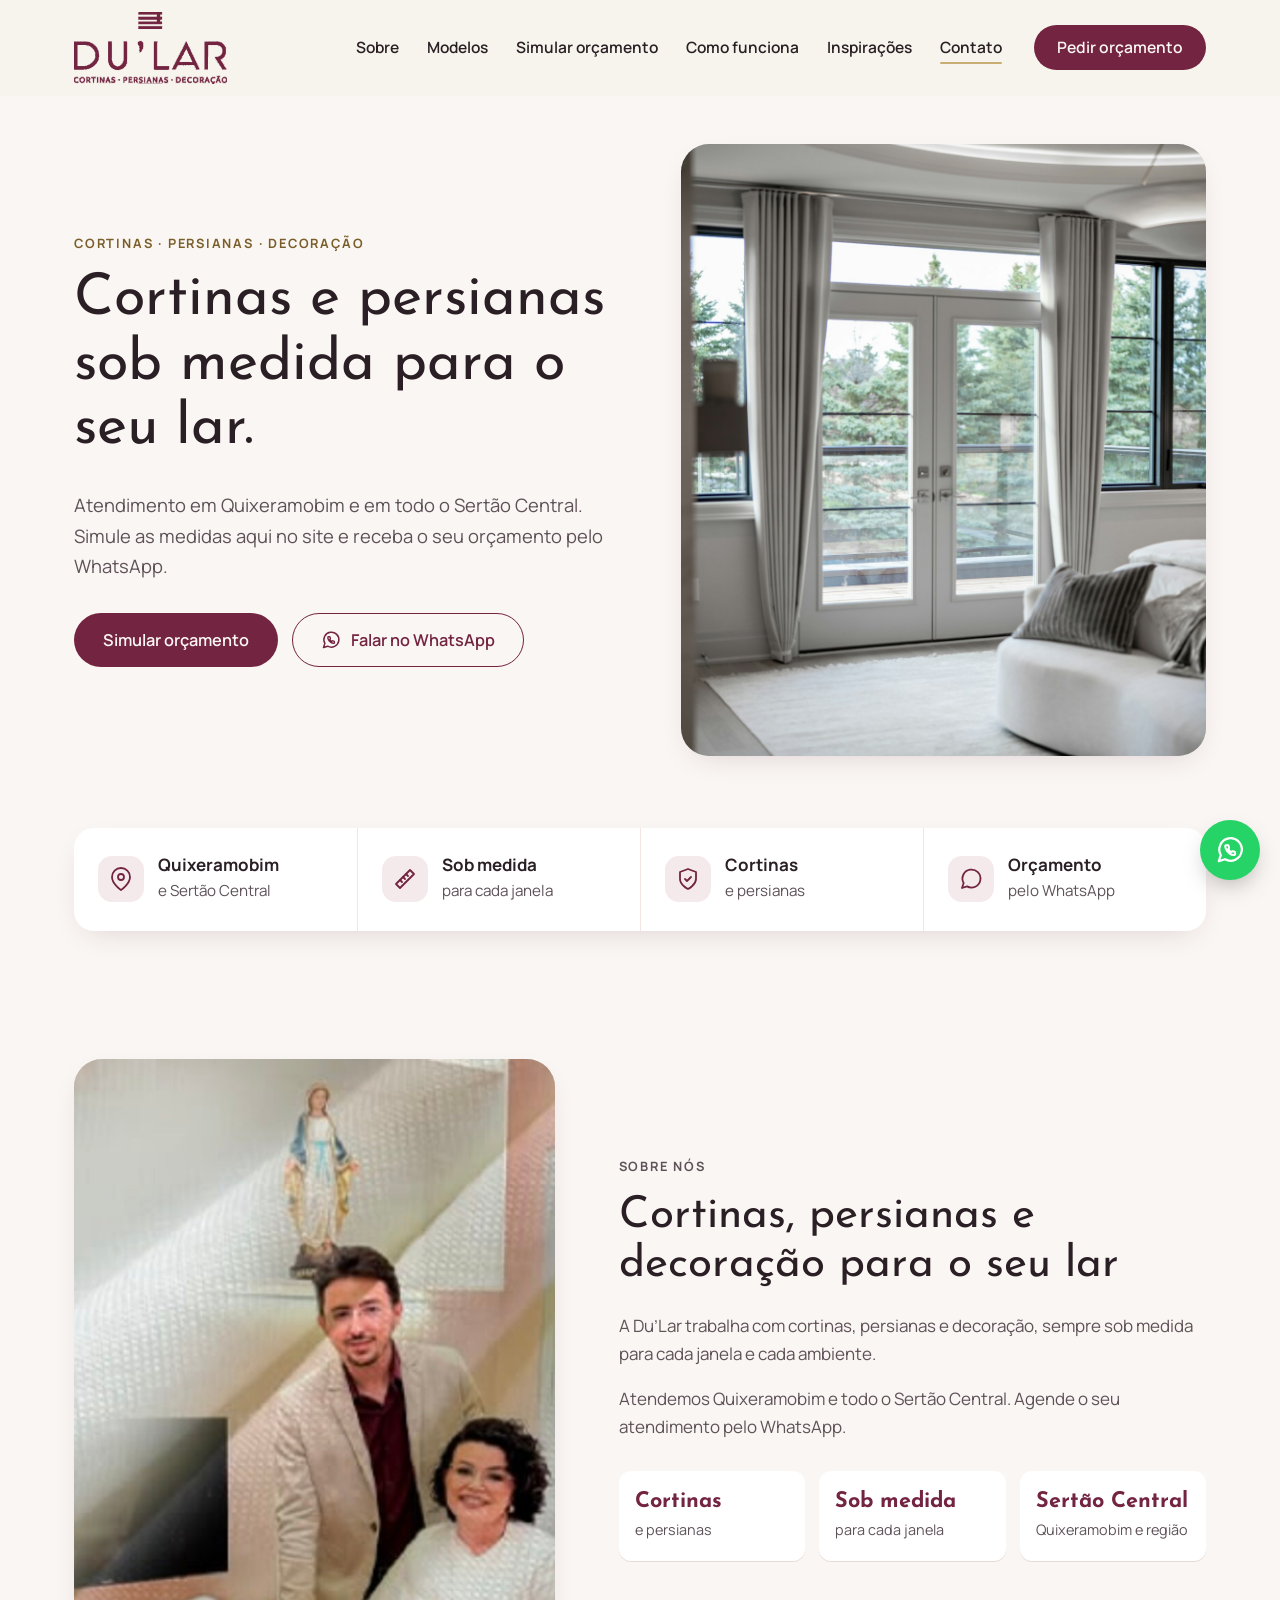
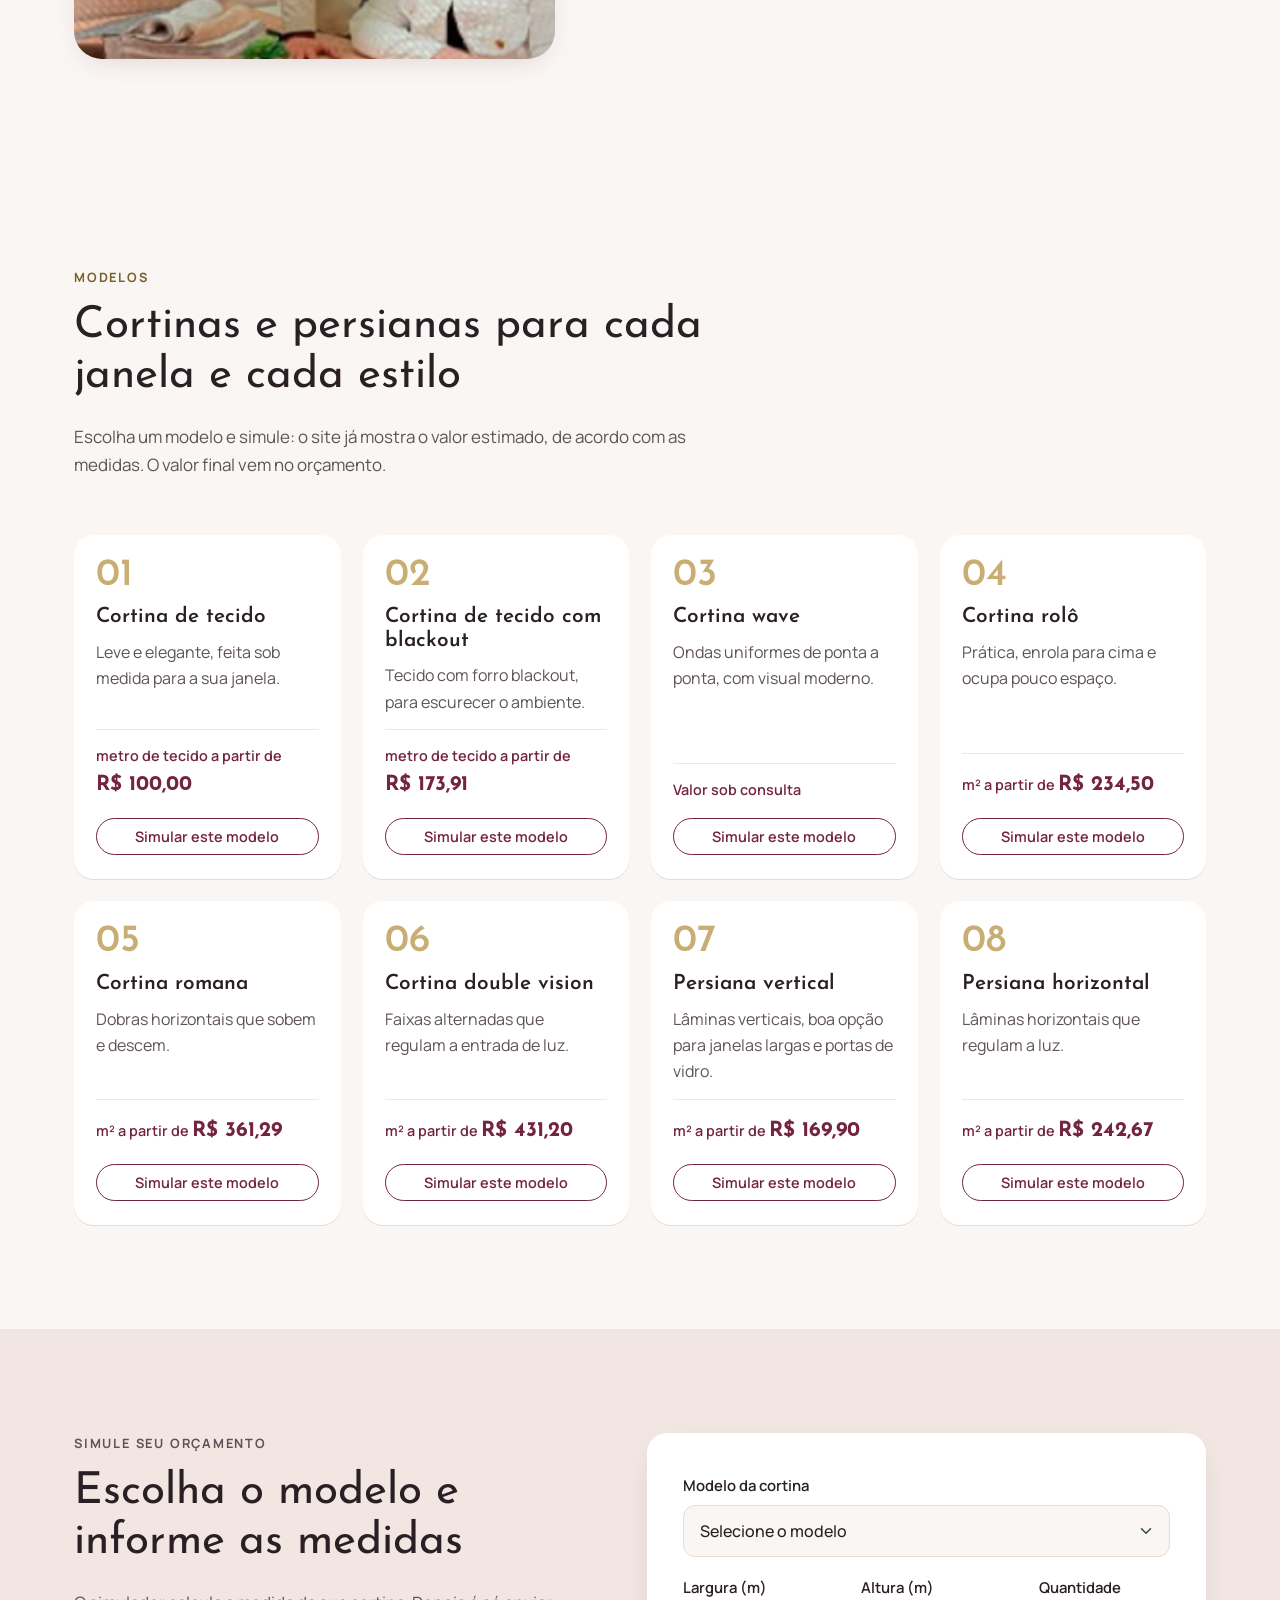
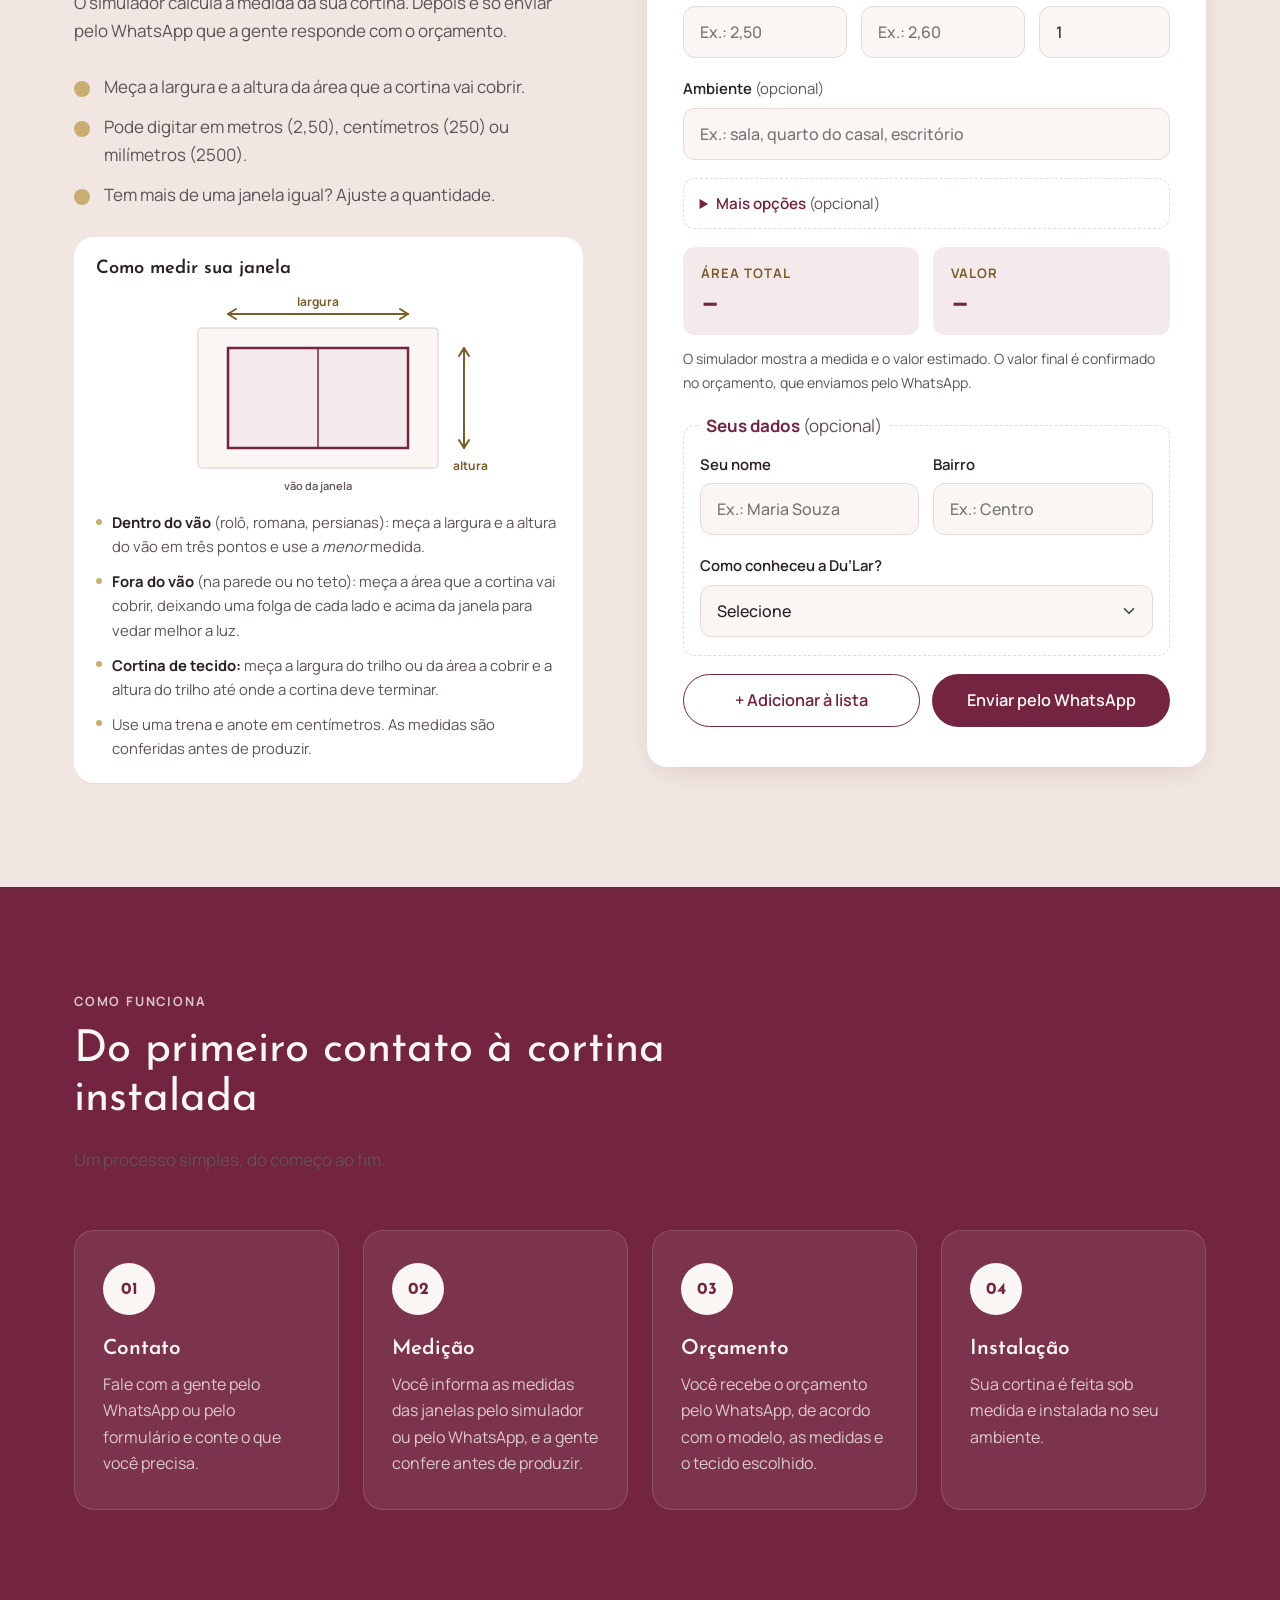
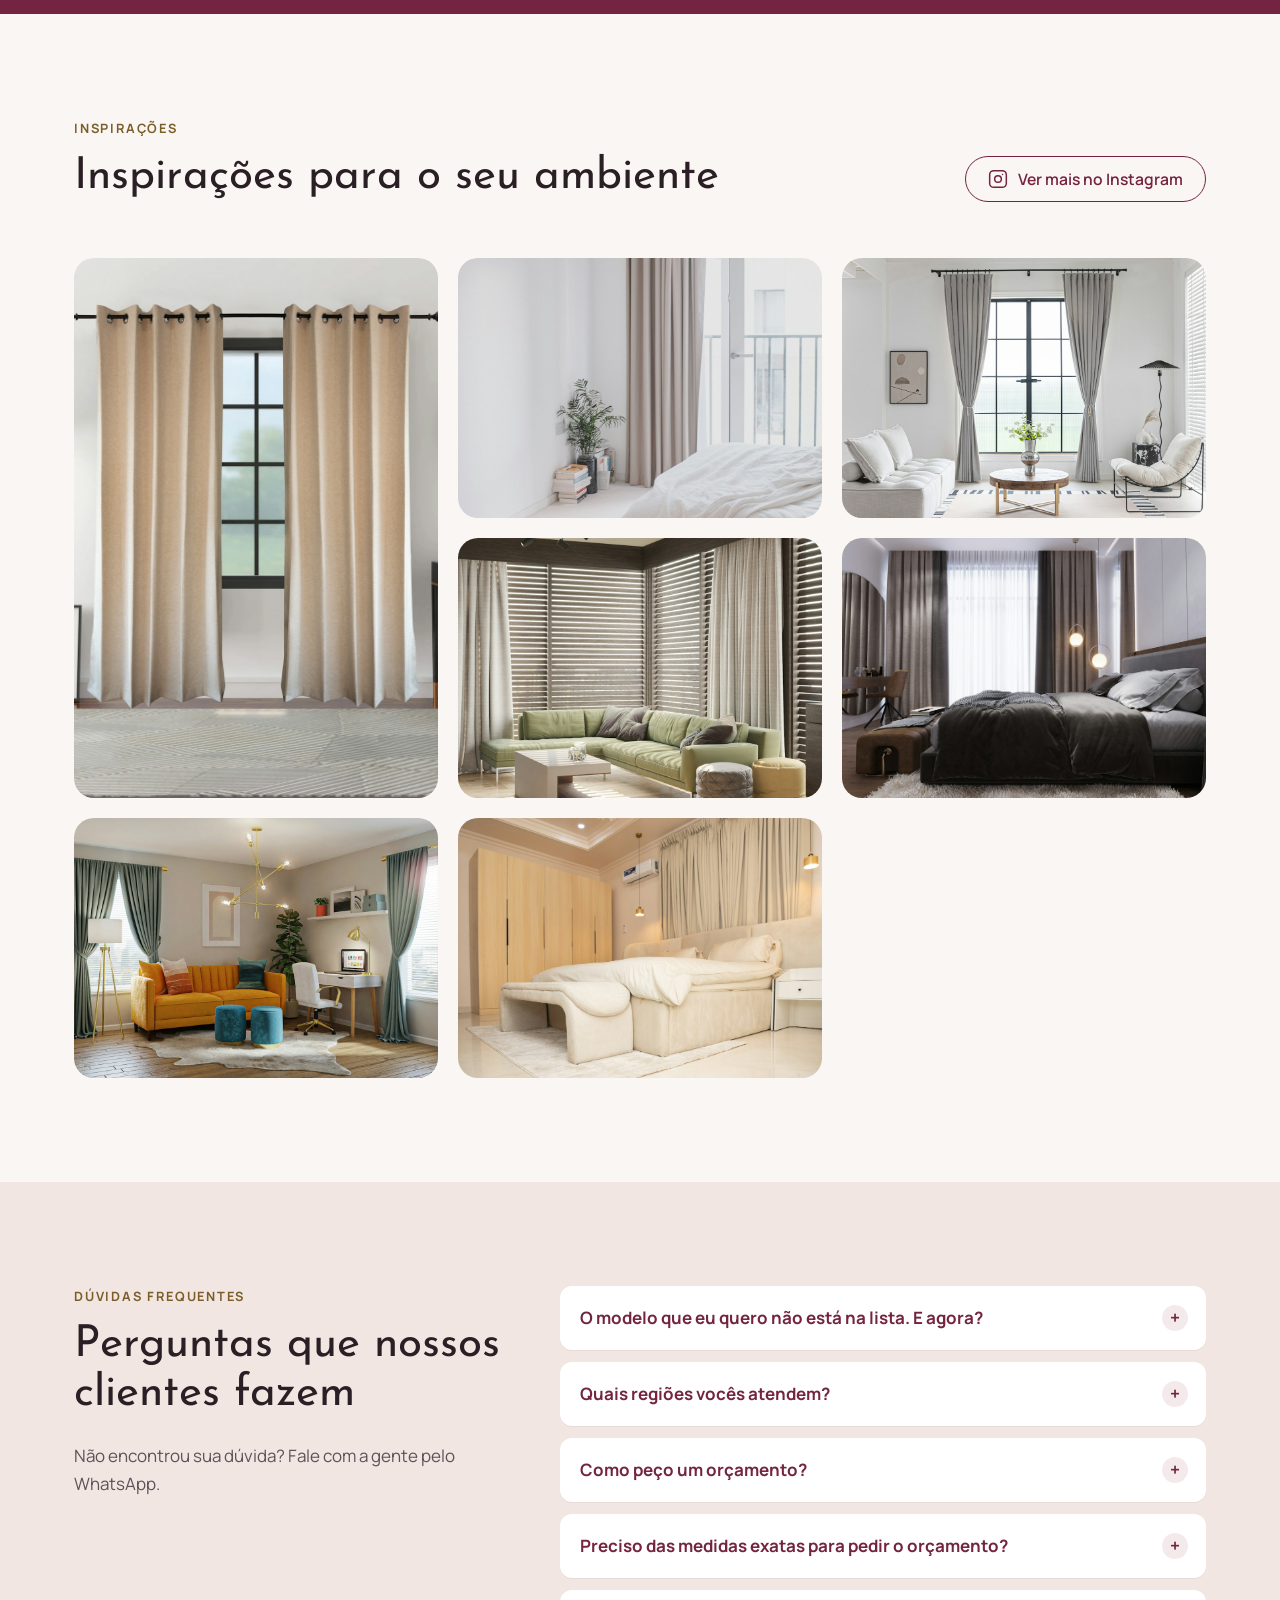
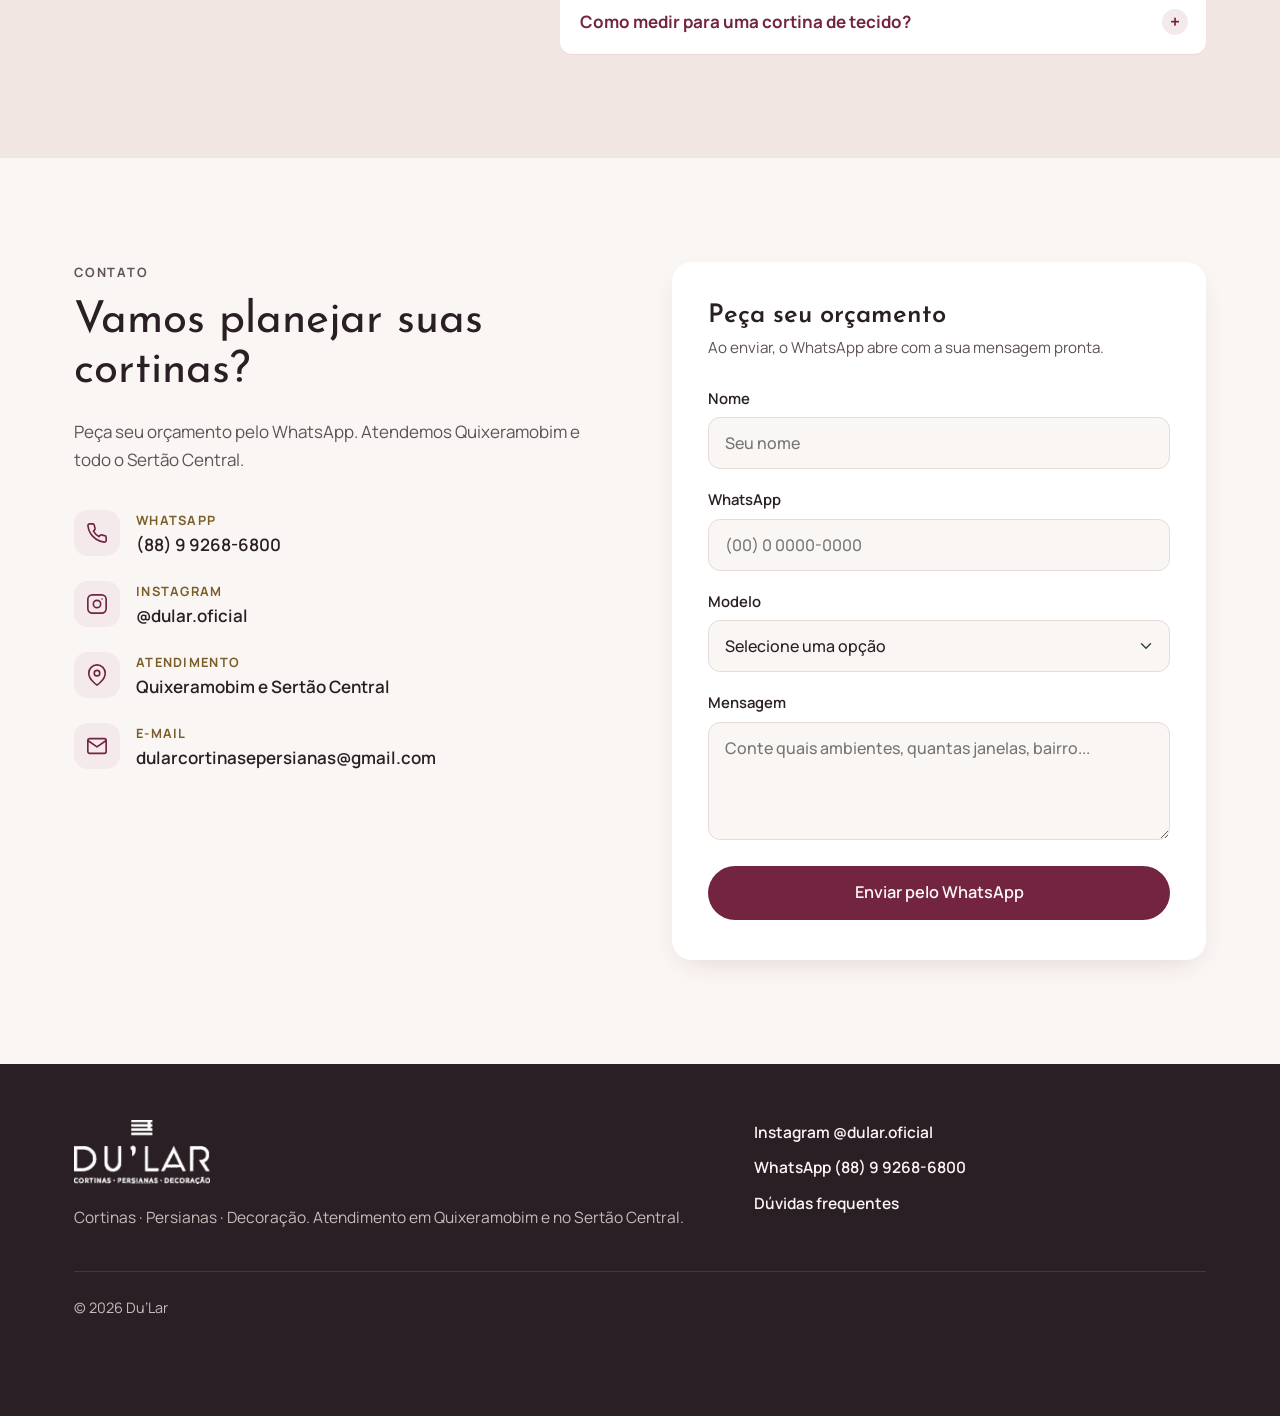
==== commit 8efa5236: "Preços (mesmos da EDD) no simulador e gerador de orçamento Co-Authored-By: Claude Opus 5.5 <noreply@" ====
--- a/index.html
+++ b/index.html
@@ -29,7 +29,7 @@
   <link rel="preconnect" href="https://fonts.googleapis.com">
   <link rel="preconnect" href="https://fonts.gstatic.com" crossorigin>
   <link href="https://fonts.googleapis.com/css2?family=Josefin+Sans:wght@300;400;600&family=Manrope:wght@400;500;600;700&display=swap" rel="stylesheet">
-  <link rel="stylesheet" href="css/style.css?v=1">
+  <link rel="stylesheet" href="css/style.css?v=91">
 
   <!-- Dados estruturados para o Google (quando houver domínio, acrescente "url") -->
   <script type="application/ld+json">
@@ -147,7 +147,7 @@
         <div class="section__head">
           <p class="eyebrow">Modelos</p>
           <h2>Cortinas e persianas para cada janela e cada estilo</h2>
-          <p>Escolha um modelo e simule: o valor vem no orçamento, de acordo com as medidas e o tecido escolhido.</p>
+          <p>Escolha um modelo e simule: o site já mostra o valor estimado, de acordo com as medidas. O valor final vem no orçamento.</p>
         </div>
 
         <div class="products">
@@ -156,7 +156,7 @@
               <span class="product__num" aria-hidden="true">01</span>
               <h3>Cortina de tecido</h3>
               <p>Leve e elegante, feita sob medida para a sua janela.</p>
-              <p class="product__price">Valor sob consulta</p>
+              <p class="product__price">metro de tecido a partir de <strong>R$ 100,00</strong></p>
               <button type="button" class="btn btn--outline btn--sm product__sim" data-modelo="Cortina de tecido">Simular este modelo</button>
             </div>
           </article>
@@ -165,7 +165,7 @@
               <span class="product__num" aria-hidden="true">02</span>
               <h3>Cortina de tecido com blackout</h3>
               <p>Tecido com forro blackout, para escurecer o ambiente.</p>
-              <p class="product__price">Valor sob consulta</p>
+              <p class="product__price">metro de tecido a partir de <strong>R$ 173,91</strong></p>
               <button type="button" class="btn btn--outline btn--sm product__sim" data-modelo="Cortina de tecido com blackout">Simular este modelo</button>
             </div>
           </article>
@@ -183,7 +183,7 @@
               <span class="product__num" aria-hidden="true">04</span>
               <h3>Cortina rolô</h3>
               <p>Prática, enrola para cima e ocupa pouco espaço.</p>
-              <p class="product__price">Valor sob consulta</p>
+              <p class="product__price">m² a partir de <strong>R$ 234,50</strong></p>
               <button type="button" class="btn btn--outline btn--sm product__sim" data-modelo="Cortina rolô">Simular este modelo</button>
             </div>
           </article>
@@ -192,7 +192,7 @@
               <span class="product__num" aria-hidden="true">05</span>
               <h3>Cortina romana</h3>
               <p>Dobras horizontais que sobem e descem.</p>
-              <p class="product__price">Valor sob consulta</p>
+              <p class="product__price">m² a partir de <strong>R$ 361,29</strong></p>
               <button type="button" class="btn btn--outline btn--sm product__sim" data-modelo="Cortina romana">Simular este modelo</button>
             </div>
           </article>
@@ -201,7 +201,7 @@
               <span class="product__num" aria-hidden="true">06</span>
               <h3>Cortina double vision</h3>
               <p>Faixas alternadas que regulam a entrada de luz.</p>
-              <p class="product__price">Valor sob consulta</p>
+              <p class="product__price">m² a partir de <strong>R$ 431,20</strong></p>
               <button type="button" class="btn btn--outline btn--sm product__sim" data-modelo="Cortina double vision">Simular este modelo</button>
             </div>
           </article>
@@ -210,7 +210,7 @@
               <span class="product__num" aria-hidden="true">07</span>
               <h3>Persiana vertical</h3>
               <p>Lâminas verticais, boa opção para janelas largas e portas de vidro.</p>
-              <p class="product__price">Valor sob consulta</p>
+              <p class="product__price">m² a partir de <strong>R$ 169,90</strong></p>
               <button type="button" class="btn btn--outline btn--sm product__sim" data-modelo="Persiana vertical">Simular este modelo</button>
             </div>
           </article>
@@ -219,7 +219,7 @@
               <span class="product__num" aria-hidden="true">08</span>
               <h3>Persiana horizontal</h3>
               <p>Lâminas horizontais que regulam a luz.</p>
-              <p class="product__price">Valor sob consulta</p>
+              <p class="product__price">m² a partir de <strong>R$ 242,67</strong></p>
               <button type="button" class="btn btn--outline btn--sm product__sim" data-modelo="Persiana horizontal">Simular este modelo</button>
             </div>
           </article>
@@ -270,16 +270,16 @@
             <select id="sim-modelo" name="modelo" required>
               <option value="" disabled selected>Selecione o modelo</option>
               <optgroup label="Cortinas">
-                <option data-calculo="tecido">Cortina de tecido</option>
-                <option data-calculo="tecido">Cortina de tecido com blackout</option>
+                <option data-preco="100.00" data-calculo="tecido" data-alturamax="2.80">Cortina de tecido</option>
+                <option data-preco="173.91" data-calculo="tecido" data-alturamax="2.70">Cortina de tecido com blackout</option>
                 <option data-calculo="tecido">Cortina wave</option>
-                <option>Cortina rolô</option>
-                <option>Cortina romana</option>
-                <option>Cortina double vision</option>
+                <option data-preco="234.50" data-guia="110.00">Cortina rolô</option>
+                <option data-preco="361.29">Cortina romana</option>
+                <option data-preco="431.20">Cortina double vision</option>
               </optgroup>
               <optgroup label="Persianas">
-                <option>Persiana vertical</option>
-                <option>Persiana horizontal</option>
+                <option data-preco="169.90">Persiana vertical</option>
+                <option data-preco="242.67">Persiana horizontal</option>
               </optgroup>
               <optgroup label="Outros">
                 <option>Outro modelo</option>
@@ -360,7 +360,7 @@
           </div>
           <p class="sim__note sim__calculo" id="sim-calculo" hidden></p>
           <p class="sim__condicoes" id="sim-condicoes" hidden></p>
-          <p class="sim__note" id="sim-nota">O simulador mostra a medida (m² ou, nas cortinas de tecido, metros de tecido). O valor vem no orçamento, que enviamos pelo WhatsApp.</p>
+          <p class="sim__note" id="sim-nota">O simulador mostra a medida e o valor estimado. O valor final é confirmado no orçamento, que enviamos pelo WhatsApp.</p>
 
           <fieldset class="sim__cliente">
             <legend>Seus dados <span class="field__opt">(opcional)</span></legend>
@@ -611,6 +611,6 @@
     <svg viewBox="0 0 24 24" aria-hidden="true"><path d="M3 21l1.65-4.95A9 9 0 1 1 8 19.4L3 21z"/><g transform="translate(7.3 7.3) scale(.4)" stroke-width="4"><path d="M22 16.92v3a2 2 0 0 1-2.18 2 19.79 19.79 0 0 1-8.63-3.07 19.5 19.5 0 0 1-6-6 19.79 19.79 0 0 1-3.07-8.67A2 2 0 0 1 4.11 2h3a2 2 0 0 1 2 1.72 12.84 12.84 0 0 0 .7 2.81 2 2 0 0 1-.45 2.11L8.09 9.91a16 16 0 0 0 6 6l1.27-1.27a2 2 0 0 1 2.11-.45 12.84 12.84 0 0 0 2.81.7A2 2 0 0 1 22 16.92z"/></g></svg>
   </a>
 
-  <script src="js/main.js?v=1" defer></script>
+  <script src="js/main.js?v=91" defer></script>
 </body>
 </html>
--- a/css/style.css
+++ b/css/style.css
@@ -1154,3 +1154,4 @@
 }
 /* Títulos em Josefin Sans, no estilo da logo */
 h1, h2, h3 { letter-spacing: 0; }h1, h2 { font-weight: 400; }
+.product__price strong { white-space: nowrap; }
